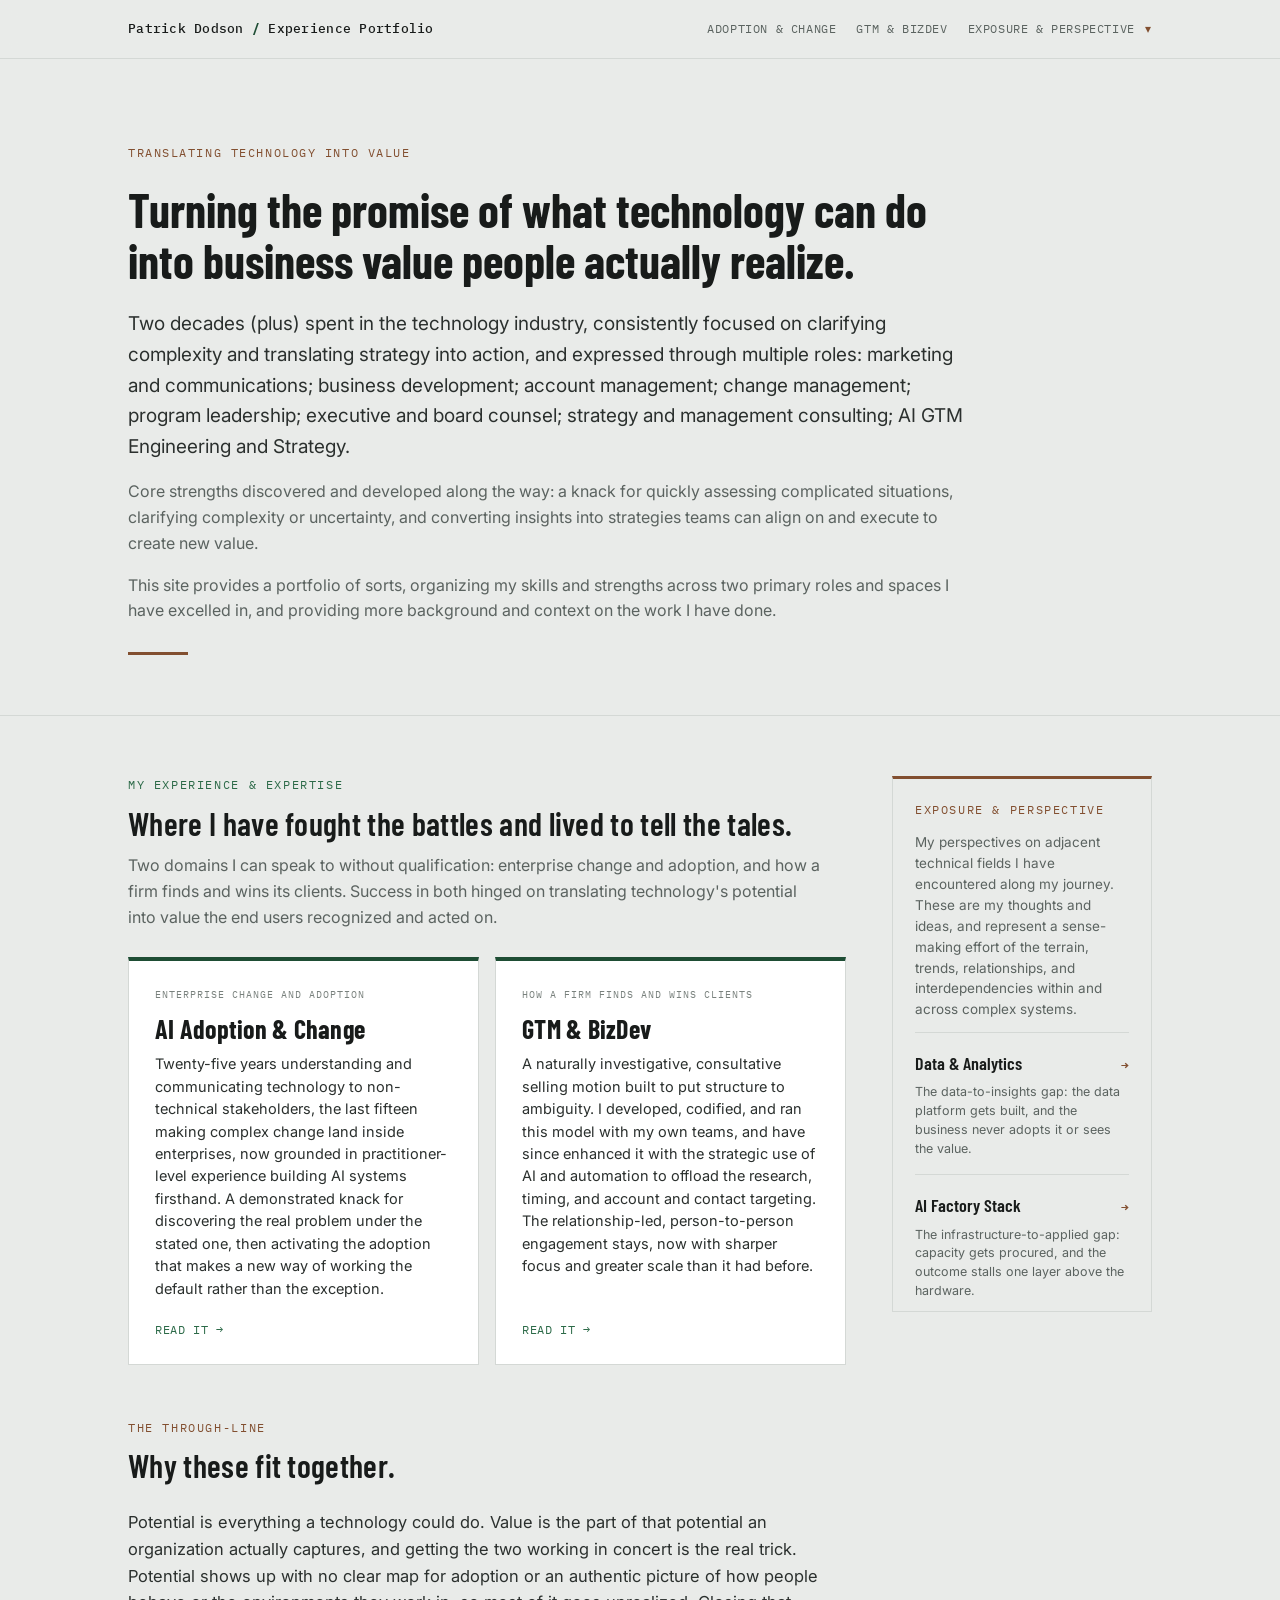
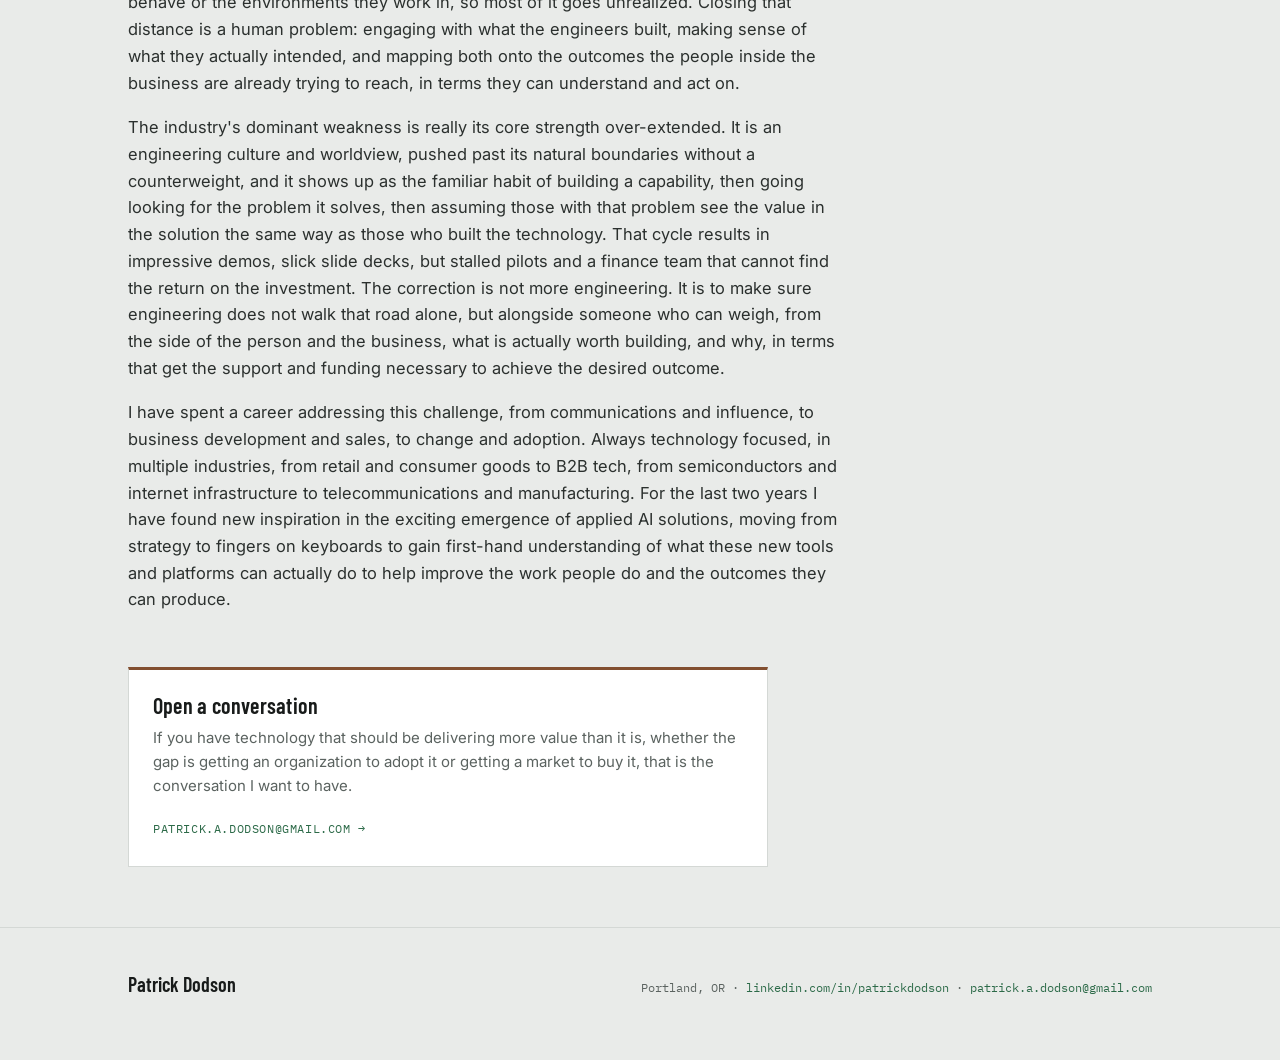
==== index.html @ 514fef4b "Add files via upload" ====
<!DOCTYPE html>
<html lang="en">
<head>
<meta charset="utf-8">
<meta name="viewport" content="width=device-width, initial-scale=1">
<title>Patrick Dodson, Experience Portfolio</title>
<meta name="description" content="Patrick Dodson: AI adoption and change, and go-to-market, with two adjacent reads on data and analytics and AI infrastructure. The constraint on AI moved from building it to adopting it and proving it moved the business.">
<link rel="preconnect" href="https://fonts.googleapis.com">
<link rel="preconnect" href="https://fonts.gstatic.com" crossorigin>
<link href="https://fonts.googleapis.com/css2?family=Barlow+Condensed:wght@500;600;700&family=Inter:wght@400;500;600&family=IBM+Plex+Mono:wght@400;500&display=swap" rel="stylesheet">
<style>
/* ===== Perspective Suite shared shell (inlined; source: assets/suite.css) ===== */
/* ============================================================
   Perspective Suite - shared shell
   Paper-and-forest design system. One frame, every page inherits.
   Page-specific diagram CSS lives in each page's own <style> block.
   ============================================================ */

:root{
  --ink:#181b1a; --graphite:#2b302e; --gray:#5b6360; --muted:#79817d;
  --paper:#e9ebe9; --card:#ffffff; --line:#d4d8d5;
  --green:#1e4d34; --green2:#2c6a48; --greenwash:#eef3ef; --greenline:#cde0d3;
  --umber:#824f30; --umber2:#9c6741; --umberwash:#f2ebe3; --umberline:#e3d3c4;
  --disp:"Barlow Condensed",Arial,sans-serif;
  --body:"Inter",Arial,sans-serif;
  --mono:"IBM Plex Mono",ui-monospace,monospace;
}
*{box-sizing:border-box}
html{scroll-behavior:smooth}
body{margin:0;background:var(--paper);color:var(--ink);font-family:var(--body);
  font-size:17px;line-height:1.62;-webkit-font-smoothing:antialiased}
a{color:var(--green2);text-decoration:none}
a:hover{text-decoration:underline}
.wrap{max-width:1080px;margin:0 auto;padding:0 28px}
h1,h2,h3,h4{font-family:var(--disp);font-weight:600;line-height:1.06;letter-spacing:.01em;margin:0;text-wrap:balance}
p{margin:0 0 16px;text-wrap:pretty}
.eyebrow{font-family:var(--mono);font-size:11.5px;letter-spacing:.14em;text-transform:uppercase;color:var(--umber);margin:0 0 14px}
.eyebrow.g{color:var(--green2)}

/* ---- top bar: shared brand + suite nav ---- */
.top{position:sticky;top:0;z-index:40;background:rgba(233,235,233,.9);
  backdrop-filter:saturate(1.1) blur(8px);border-bottom:1px solid var(--line)}
.top .wrap{display:flex;align-items:center;justify-content:space-between;height:58px;gap:16px}
.brand{font-family:var(--mono);font-size:13px;letter-spacing:.02em;color:var(--ink);font-weight:500;white-space:nowrap}
.brand b{color:var(--green)}
.brand a{color:inherit}
.brand a:hover{text-decoration:none}
.nav{display:flex;align-items:center;flex-wrap:wrap;justify-content:flex-end}
.nav a{font-family:var(--mono);font-size:12px;letter-spacing:.05em;text-transform:uppercase;color:var(--gray);margin-left:20px}
.nav a:hover{color:var(--ink);text-decoration:none}
.nav a.here{color:var(--green);font-weight:500}
.nav a.hub{color:var(--umber)}
@media(max-width:900px){.nav a{margin-left:14px;font-size:11px}}

/* "Other perspectives" dropdown (no-JS, touch-safe via <details>) */
.drop{position:relative;margin-left:20px}
.drop>summary{list-style:none;cursor:pointer;font-family:var(--mono);font-size:12px;letter-spacing:.05em;
  text-transform:uppercase;color:var(--gray);white-space:nowrap}
.drop>summary::-webkit-details-marker{display:none}
.drop>summary::after{content:" \25BE";color:var(--umber);margin-left:3px}
.drop>summary:hover{color:var(--ink)}
.drop.hascur>summary{color:var(--green);font-weight:500}
.dropmenu{position:absolute;right:0;top:calc(100% + 12px);background:var(--card);border:1px solid var(--line);
  min-width:210px;padding:6px 0;box-shadow:0 8px 28px rgba(24,27,26,.12);z-index:50}
.dropmenu a{display:block;margin:0;padding:10px 16px;font-family:var(--mono);font-size:12px;letter-spacing:.04em;
  text-transform:uppercase;color:var(--gray)}
.dropmenu a:hover{background:var(--greenwash);color:var(--ink);text-decoration:none}
.dropmenu a.here{color:var(--green);font-weight:500}
@media(max-width:900px){.drop{margin-left:14px}.drop>summary{font-size:11px}}

/* ---- hero ---- */
.hero{padding:70px 0 54px;border-bottom:1px solid var(--line)}
.hero .kicker{font-family:var(--mono);font-size:12px;letter-spacing:.13em;text-transform:uppercase;color:var(--umber);margin-bottom:20px}
.hero h1{font-size:clamp(34px,5.6vw,58px);font-weight:700;letter-spacing:0;max-width:20ch}
.hero .lede{font-size:19px;max-width:66ch;margin-top:22px;color:var(--graphite)}
.hero .lede2{font-size:16px;max-width:66ch;margin-top:14px;color:var(--gray)}
.hero .rule{width:60px;height:3px;background:var(--umber);margin:26px 0 0}
.hero .disciplines{display:flex;flex-wrap:wrap;gap:8px;margin-top:26px}
.hero .disciplines span{font-family:var(--mono);font-size:11px;letter-spacing:.04em;text-transform:uppercase;color:var(--gray);
  background:var(--card);border:1px solid var(--line);border-radius:2px;padding:5px 11px}

/* ---- section shell ---- */
section{padding:62px 0;border-bottom:1px solid var(--line)}
.sec-head{max-width:80ch;margin-bottom:32px}
.sec-head h2{font-size:clamp(26px,3.6vw,38px);font-weight:600}
.sec-head .sub{color:var(--gray);margin-top:12px;font-size:16.5px;max-width:72ch}

/* ---- diagram shell (site convention) ---- */
.dwrap{border:1px solid var(--line);background:var(--card);padding:26px 26px 28px;margin:6px 0 4px}
.dcap{font-family:var(--mono);font-size:11px;letter-spacing:.08em;text-transform:uppercase;color:var(--gray);margin-bottom:22px}
.dcap b{color:var(--umber)}
.note{font-family:var(--mono);font-size:11px;color:var(--muted);letter-spacing:.02em;margin-top:20px;max-width:72ch;line-height:1.6}

/* ---- reusable POV callout pair (opinionated vs observer) ---- */
.pair{display:grid;grid-template-columns:1fr 1fr;gap:16px;margin-top:26px}
@media(max-width:680px){.pair{grid-template-columns:1fr}}
.pcard{background:var(--paper);border:1px solid var(--line);border-top:3px solid var(--green);padding:20px 22px}
.pcard.um{border-top-color:var(--umber)}
.pcard .lab{font-family:var(--mono);font-size:10px;letter-spacing:.1em;text-transform:uppercase;color:var(--muted);margin-bottom:8px}
.pcard h4{font-family:var(--disp);font-weight:600;font-size:19px;color:var(--ink);margin-bottom:8px}
.pcard p{font-size:14px;color:var(--graphite);line-height:1.55;margin:0}
.implic{margin-top:16px;background:var(--umberwash);border:1px solid var(--umberline);border-radius:2px;padding:22px 26px}
.implic .lab{font-family:var(--mono);font-size:10px;letter-spacing:.1em;text-transform:uppercase;color:var(--umber);margin-bottom:8px}
.implic p{font-size:15px;color:var(--graphite);line-height:1.6;margin:0}
.implic.g{background:var(--greenwash);border-color:var(--greenline)}
.implic.g .lab{color:var(--green2)}

/* ---- the POV "sermon" block (first-person, opinionated) ---- */
.pov{max-width:76ch}
.pov p{font-size:17px;color:var(--graphite);margin:0 0 18px}
.pov p strong{color:var(--ink);font-weight:600}
.povmark{border-left:3px solid var(--umber);background:var(--umberwash);padding:20px 24px;margin:8px 0 24px}
.povmark p{margin:0;font-size:17px;color:var(--graphite)}
.povmark.g{border-left-color:var(--green);background:var(--greenwash)}

/* ---- reusable maturity / readiness ladder ---- */
.mat{display:flex;flex-direction:column;gap:6px}
.stage{display:grid;grid-template-columns:44px 1fr;gap:16px;background:var(--paper);border:1px solid var(--line);padding:16px 18px;align-items:start}
.stage .sn{font-family:var(--disp);font-weight:700;font-size:26px;color:var(--muted);line-height:1;text-align:center}
.stage .sname{font-family:var(--disp);font-weight:600;font-size:19px;color:var(--ink);margin-bottom:4px}
.stage .slook{font-size:14px;color:var(--graphite);line-height:1.5;margin:0 0 8px}
.stage .snext{font-family:var(--mono);font-size:11px;letter-spacing:.02em;color:var(--gray);line-height:1.45}
.stage .snext b{color:var(--umber);font-weight:500}
.stage.top{border-color:var(--greenline);background:var(--greenwash);border-left:3px solid var(--green)}
.stage.top .sn{color:var(--green)}
.stage.top .snext b{color:var(--green2)}

/* ---- generic content cards (record, method) ---- */
.grid{display:grid;grid-template-columns:1fr 1fr;gap:16px;margin-top:8px}
@media(max-width:720px){.grid{grid-template-columns:1fr}}
.gcard{border:1px solid var(--line);background:var(--card);border-top:3px solid var(--green);padding:22px 24px}
.gcard.um{border-top-color:var(--umber)}
.gcard .tag{font-family:var(--mono);font-size:10px;letter-spacing:.1em;text-transform:uppercase;color:var(--muted);margin-bottom:10px}
.gcard h3{font-family:var(--disp);font-weight:600;font-size:21px;color:var(--ink);margin-bottom:8px}
.gcard p{font-size:14.5px;color:var(--graphite);line-height:1.55;margin:0}
.gcard .metrics{display:flex;gap:24px;margin-top:16px;flex-wrap:wrap}
.gcard .metric b{font-family:var(--disp);font-weight:700;font-size:22px;color:var(--green);display:block;line-height:1.1}
.gcard.um .metric b{color:var(--umber)}
.gcard .metric span{font-family:var(--mono);font-size:10px;letter-spacing:.04em;text-transform:uppercase;color:var(--muted)}

/* ---- where to go ---- */
.routes{display:grid;grid-template-columns:1fr 1fr;gap:16px;margin-top:8px}
@media(max-width:680px){.routes{grid-template-columns:1fr}}
.routes.onecol{grid-template-columns:1fr}
.route{border:1px solid var(--line);background:var(--card);padding:24px}
.route.umber{border-top:3px solid var(--umber)}
.route.green{border-top:3px solid var(--green)}
.route h3{font-family:var(--disp);font-weight:600;font-size:22px;margin-bottom:8px}
.route p{font-size:15px;color:var(--gray);margin-bottom:16px}
.route .go{font-family:var(--mono);font-size:12px;letter-spacing:.05em;text-transform:uppercase;color:var(--green2)}

/* ---- footer ---- */
footer{padding:40px 0 60px}
footer .fx{display:flex;flex-wrap:wrap;justify-content:space-between;gap:16px;align-items:baseline}
footer .fname{font-family:var(--disp);font-weight:600;font-size:20px;color:var(--ink)}
footer .fmeta{font-family:var(--mono);font-size:12px;color:var(--gray)}

/* ---- shared pill component (layer stacks) ---- */
.pills{display:flex;flex-wrap:wrap;gap:4px}
.pill{font-family:var(--body);font-size:11.5px;padding:3px 9px;border-radius:2px;background:var(--card);color:var(--graphite);border:1px solid var(--line)}
.pill.hl{background:var(--umberwash);border-color:var(--umberline);color:var(--umber);font-weight:600}
.pill.g{background:var(--greenwash);border-color:var(--greenline);color:var(--green);font-weight:600}

</style>
<style>
  .hubhero{padding:84px 0 60px;border-bottom:1px solid var(--line)}
  .hubhero .kicker{font-family:var(--mono);font-size:12px;letter-spacing:.13em;text-transform:uppercase;color:var(--umber);margin-bottom:22px}
  .hubhero h1{font-size:clamp(28px,4.4vw,47px);font-weight:700;max-width:none;letter-spacing:0;line-height:1.07}
  .hbrk{display:inline}
  @media(max-width:680px){.hbrk{display:none}}
  .hubhero .lede{font-size:19px;max-width:840px;margin-top:24px;color:var(--graphite)}
  .hubhero .lede2{font-size:16px;max-width:840px;margin-top:14px;color:var(--gray)}
  .hubhero .rule{width:60px;height:3px;background:var(--umber);margin:28px 0 0}
  .primary{display:grid;grid-template-columns:1fr 1fr;gap:18px;margin-top:8px}
  @media(max-width:720px){.primary{grid-template-columns:1fr}}
  .pspoke{border:1px solid var(--line);background:var(--card);padding:30px 32px;display:flex;flex-direction:column;border-top:4px solid var(--green)}
  .pspoke .snum{font-family:var(--mono);font-size:10.5px;letter-spacing:.1em;text-transform:uppercase;color:var(--muted);margin-bottom:14px}
  .pspoke h3{font-family:var(--disp);font-weight:700;font-size:30px;color:var(--ink);margin-bottom:12px;line-height:1.04}
  .pspoke p{font-size:15.5px;color:var(--graphite);line-height:1.58;margin:0 0 22px}
  .pspoke .go{margin-top:auto;font-family:var(--mono);font-size:12.5px;letter-spacing:.05em;text-transform:uppercase;color:var(--green2)}
  .other{margin-top:40px;border-top:1px solid var(--line);padding-top:34px}
  .other .op-head{max-width:70ch;margin-bottom:20px}
  .other .op-head .eyebrow{color:var(--gray)}
  .other .op-head p{font-size:15px;color:var(--gray);margin:0;max-width:64ch}
  .op-list{display:flex;flex-direction:column;gap:0;border:1px solid var(--line);background:var(--paper)}
  .op-item{display:flex;align-items:baseline;gap:18px;padding:18px 22px;border-bottom:1px solid var(--line)}
  .op-item:last-child{border-bottom:none}
  .op-item:hover{background:var(--card);text-decoration:none}
  .op-item .op-name{font-family:var(--disp);font-weight:600;font-size:19px;color:var(--ink);flex:none;min-width:190px}
  .op-item .op-desc{font-size:14px;color:var(--gray);line-height:1.5;flex:1}
  .op-item .op-go{font-family:var(--mono);font-size:14px;color:var(--umber);flex:none}
  @media(max-width:640px){
    .op-item{flex-wrap:wrap;gap:6px}
    .op-item .op-name{min-width:0;flex:1 1 100%}
  }

  /* portfolio layout: main column + right sidebar */
  .pf-sec{padding:60px 0;border-bottom:1px solid var(--line)}
  .pf-layout{display:grid;grid-template-columns:1fr 260px;gap:46px;align-items:start}
  @media(max-width:920px){.pf-layout{grid-template-columns:1fr;gap:0}}
  .pf-main{min-width:0}
  .pf-block{margin-bottom:54px}
  .pf-block:last-child{margin-bottom:0}
  .pf-head{max-width:80ch;margin-bottom:26px}
  .pf-head .eyebrow{margin-bottom:12px}
  .pf-head h2{font-family:var(--disp);font-weight:600;font-size:clamp(24px,3vw,32px);color:var(--ink)}
  .pf-head .sub{color:var(--gray);margin-top:12px;font-size:16px;max-width:70ch}
  .pf-cards{display:grid;grid-template-columns:1fr 1fr;gap:16px;margin-top:4px}
  @media(max-width:560px){.pf-cards{grid-template-columns:1fr}}
  .pf-card{border:1px solid var(--line);background:var(--card);padding:26px 26px 24px;display:flex;flex-direction:column;border-top:4px solid var(--green)}
  .pf-card .tg{font-family:var(--mono);font-size:10px;letter-spacing:.1em;text-transform:uppercase;color:var(--muted);margin-bottom:12px}
  .pf-card h3{font-family:var(--disp);font-weight:700;font-size:26px;color:var(--ink);margin-bottom:11px;line-height:1.05}
  .pf-card p{font-size:14.5px;color:var(--graphite);line-height:1.55;margin:0 0 20px}
  .pf-card .go{margin-top:auto;font-family:var(--mono);font-size:12px;letter-spacing:.05em;text-transform:uppercase;color:var(--green2)}
  .pf-pov p{font-size:16.5px;color:var(--graphite);margin:0 0 18px;max-width:76ch}
  .pf-conv{border:1px solid var(--line);background:var(--card);border-top:3px solid var(--umber);padding:24px;max-width:640px}
  .pf-conv h3{font-family:var(--disp);font-weight:600;font-size:22px;margin-bottom:8px}
  .pf-conv p{font-size:15px;color:var(--gray);margin-bottom:16px}
  .pf-conv .go{font-family:var(--mono);font-size:12px;letter-spacing:.05em;text-transform:uppercase;color:var(--green2)}
  /* right sidebar */
  .pf-side{position:sticky;top:80px}
  @media(max-width:920px){.pf-side{position:static;margin-top:46px}}
  .pf-panel{border:1px solid var(--line);background:var(--paper);border-top:3px solid var(--umber);padding:22px 22px 6px}
  .pf-panel .eyebrow{color:var(--umber);margin-bottom:12px}
  .pf-panel .intro{font-size:13.5px;color:var(--gray);line-height:1.55;margin:0 0 6px}
  .pf-link{display:block;border-top:1px solid var(--line);padding:16px 0 4px;margin-top:12px}
  .pf-link:hover{text-decoration:none}
  .pf-link .nm{display:flex;justify-content:space-between;align-items:baseline;font-family:var(--disp);font-weight:600;font-size:18px;color:var(--ink)}
  .pf-link .nm .ar{font-family:var(--mono);color:var(--umber);font-size:13px}
  .pf-link .ds{display:block;font-size:12.5px;color:var(--gray);line-height:1.5;margin-top:5px}
  .pf-link:hover .nm{color:var(--green)}

</style>
</head>
<body>

<div class="top">
  <div class="wrap">
    <div class="brand"><a href="index.html">Patrick&nbsp;Dodson&nbsp;<b>/</b>&nbsp;Experience&nbsp;Portfolio</a></div>
    <nav class="nav">
      <a href="adoption-change.html">Adoption &amp; Change</a>
      <a href="gtm-bizdev.html">GTM &amp; BizDev</a>
      <details class="drop">
        <summary>Exposure &amp; Perspective</summary>
        <div class="dropmenu">
          <a href="data-analytics.html">Data &amp; Analytics</a>
          <a href="ai-factory.html">AI Factory</a>
        </div>
      </details>
    </nav>
  </div>
</div>

<header class="hubhero">
  <div class="wrap">
    <div class="kicker">Translating technology into value</div>
    <h1>Turning the promise of what technology can do<br class="hbrk"> into business value people actually realize.</h1>
    <p class="lede">Two decades (plus) spent in the technology industry, consistently focused on clarifying complexity and translating strategy into action, and expressed through multiple roles: marketing and communications; business development; account management; change management; program leadership; executive and board counsel; strategy and management consulting; AI GTM Engineering and Strategy.</p>
    <p class="lede2">Core strengths discovered and developed along the way: a knack for quickly assessing complicated situations, clarifying complexity or uncertainty, and converting insights into strategies teams can align on and execute to create new value.</p>
    <p class="lede2">This site provides a portfolio of sorts, organizing my skills and strengths across two primary roles and spaces I have excelled in, and providing more background and context on the work I have done.</p>
    <div class="rule"></div>
  </div>
</header>

<section class="pf-sec">
  <div class="wrap">
    <div class="pf-layout">

      <div class="pf-main">
        <div class="pf-block">
          <div class="pf-head">
            <div class="eyebrow g">My experience &amp; expertise</div>
            <h2>Where I have fought the battles and lived to tell the tales.</h2>
            <p class="sub">Two domains I can speak to without qualification: enterprise change and adoption, and how a firm finds and wins its clients. Success in both hinged on translating technology's potential into value the end users recognized and acted on.</p>
          </div>
          <div class="pf-cards">
            <a class="pf-card" href="adoption-change.html">
              <div class="tg">Enterprise change and adoption</div>
              <h3>AI Adoption &amp; Change</h3>
              <p>Twenty-five years understanding and communicating technology to non-technical stakeholders, the last fifteen making complex change land inside enterprises, now grounded in practitioner-level experience building AI systems firsthand. A demonstrated knack for discovering the real problem under the stated one, then activating the adoption that makes a new way of working the default rather than the exception.</p>
              <span class="go">Read it &rarr;</span>
            </a>
            <a class="pf-card" href="gtm-bizdev.html">
              <div class="tg">How a firm finds and wins clients</div>
              <h3>GTM &amp; BizDev</h3>
              <p>A naturally investigative, consultative selling motion built to put structure to ambiguity. I developed, codified, and ran this model with my own teams, and have since enhanced it with the strategic use of AI and automation to offload the research, timing, and account and contact targeting. The relationship-led, person-to-person engagement stays, now with sharper focus and greater scale than it had before.</p>
              <span class="go">Read it &rarr;</span>
            </a>
          </div>
        </div>

        <div class="pf-block">
          <div class="pf-head">
            <div class="eyebrow">The through-line</div>
            <h2>Why these fit together.</h2>
          </div>
          <div class="pf-pov">
            <p>Potential is everything a technology could do. Value is the part of that potential an organization actually captures, and getting the two working in concert is the real trick. Potential shows up with no clear map for adoption or an authentic picture of how people behave or the environments they work in, so most of it goes unrealized. Closing that distance is a human problem: engaging with what the engineers built, making sense of what they actually intended, and mapping both onto the outcomes the people inside the business are already trying to reach, in terms they can understand and act on.</p>
            <p>The industry's dominant weakness is really its core strength over-extended. It is an engineering culture and worldview, pushed past its natural boundaries without a counterweight, and it shows up as the familiar habit of building a capability, then going looking for the problem it solves, then assuming those with that problem see the value in the solution the same way as those who built the technology. That cycle results in impressive demos, slick slide decks, but stalled pilots and a finance team that cannot find the return on the investment. The correction is not more engineering. It is to make sure engineering does not walk that road alone, but alongside someone who can weigh, from the side of the person and the business, what is actually worth building, and why, in terms that get the support and funding necessary to achieve the desired outcome.</p>
            <p>I have spent a career addressing this challenge, from communications and influence, to business development and sales, to change and adoption. Always technology focused, in multiple industries, from retail and consumer goods to B2B tech, from semiconductors and internet infrastructure to telecommunications and manufacturing. For the last two years I have found new inspiration in the exciting emergence of applied AI solutions, moving from strategy to fingers on keyboards to gain first-hand understanding of what these new tools and platforms can actually do to help improve the work people do and the outcomes they can produce.</p>
          </div>
        </div>

        <div class="pf-block">
          <div class="pf-conv">
            <h3>Open a conversation</h3>
            <p>If you have technology that should be delivering more value than it is, whether the gap is getting an organization to adopt it or getting a market to buy it, that is the conversation I want to have.</p>
            <a class="go" href="mailto:patrick.a.dodson@gmail.com">patrick.a.dodson@gmail.com &rarr;</a>
          </div>
        </div>
      </div>

      <aside class="pf-side">
        <div class="pf-panel">
          <div class="eyebrow">Exposure &amp; perspective</div>
          <p class="intro">My perspectives on adjacent technical fields I have encountered along my journey. These are my thoughts and ideas, and represent a sense-making effort of the terrain, trends, relationships, and interdependencies within and across complex systems.</p>
          <a class="pf-link" href="data-analytics.html">
            <span class="nm">Data &amp; Analytics <span class="ar">&rarr;</span></span>
            <span class="ds">The data-to-insights gap: the data platform gets built, and the business never adopts it or sees the value.</span>
          </a>
          <a class="pf-link" href="ai-factory.html">
            <span class="nm">AI Factory Stack <span class="ar">&rarr;</span></span>
            <span class="ds">The infrastructure-to-applied gap: capacity gets procured, and the outcome stalls one layer above the hardware.</span>
          </a>
        </div>
      </aside>

    </div>
  </div>
</section>

<footer>
  <div class="wrap fx">
    <div class="fname">Patrick Dodson</div>
    <div class="fmeta">Portland, OR &middot; <a href="https://www.linkedin.com/in/patrickdodson" target="_blank" rel="noopener">linkedin.com/in/patrickdodson</a> &middot; <a href="mailto:patrick.a.dodson@gmail.com">patrick.a.dodson@gmail.com</a></div>
  </div>
</footer>

</body>
</html>
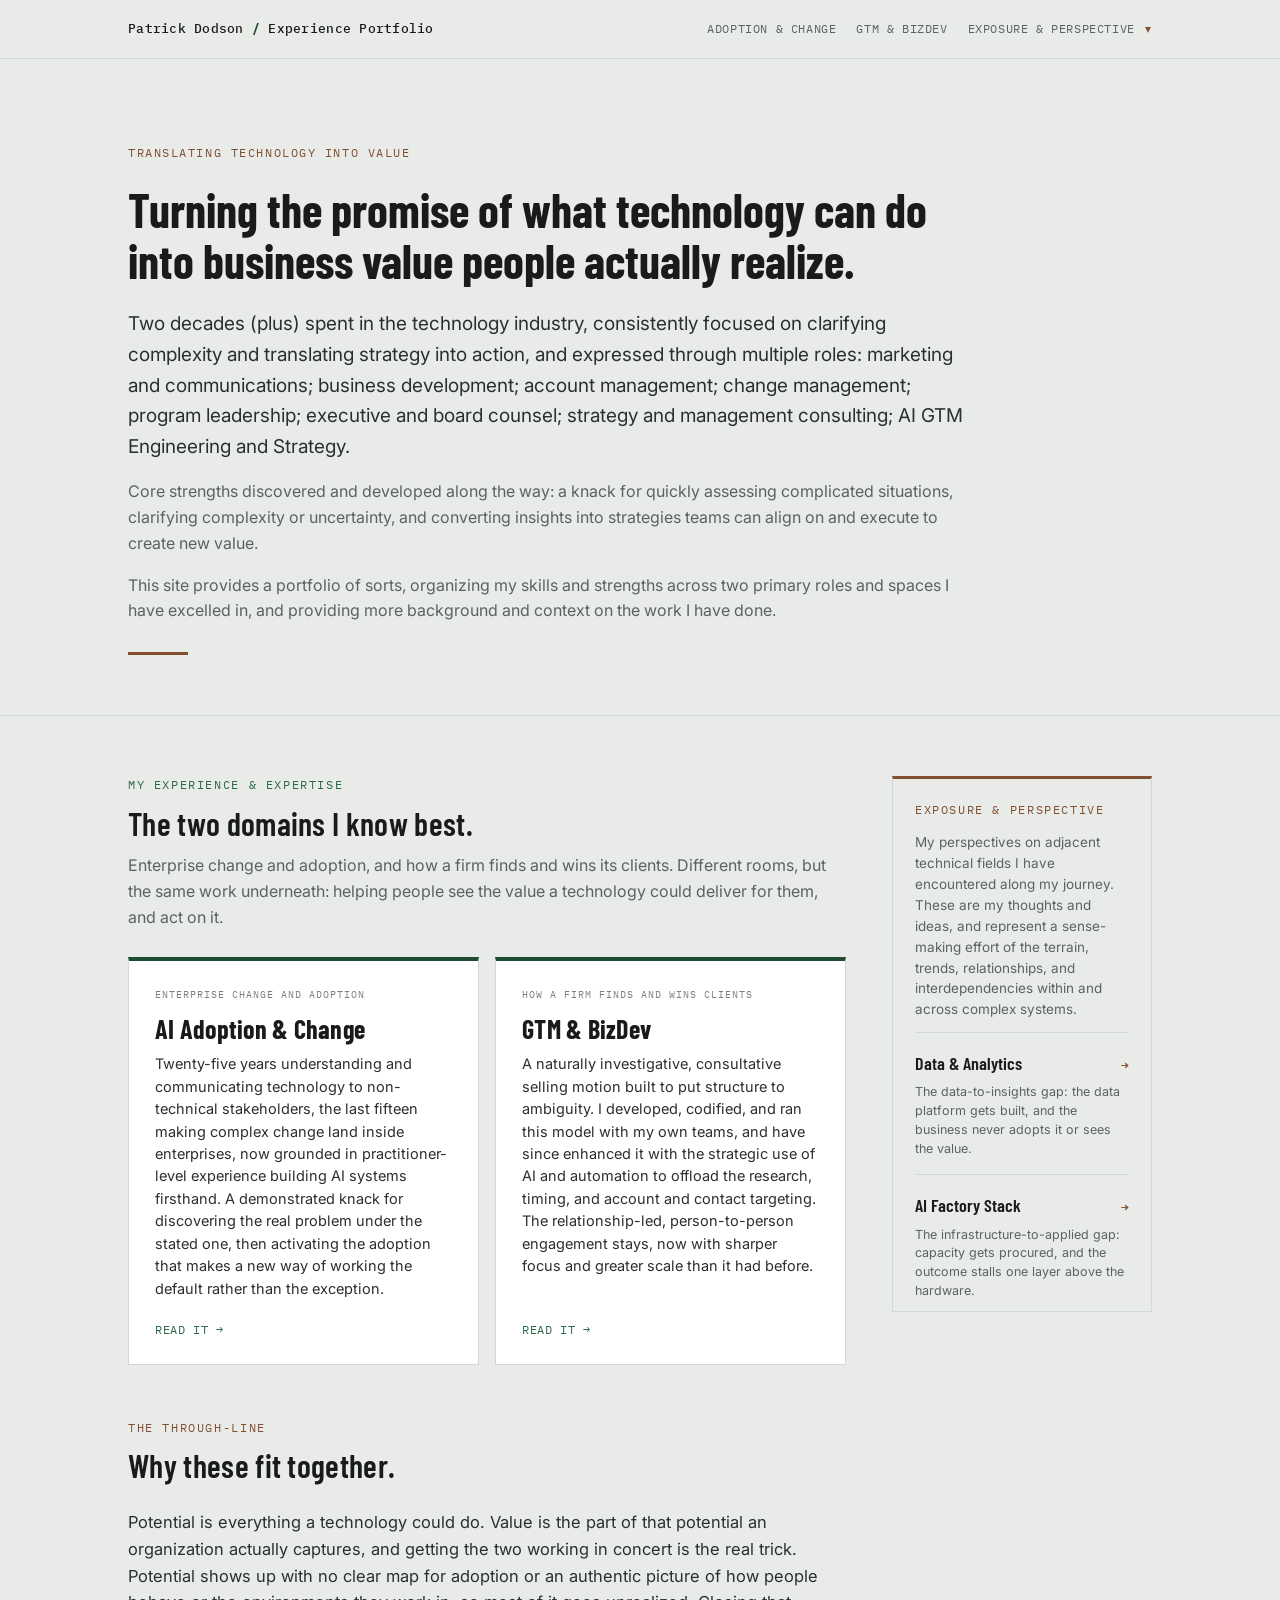
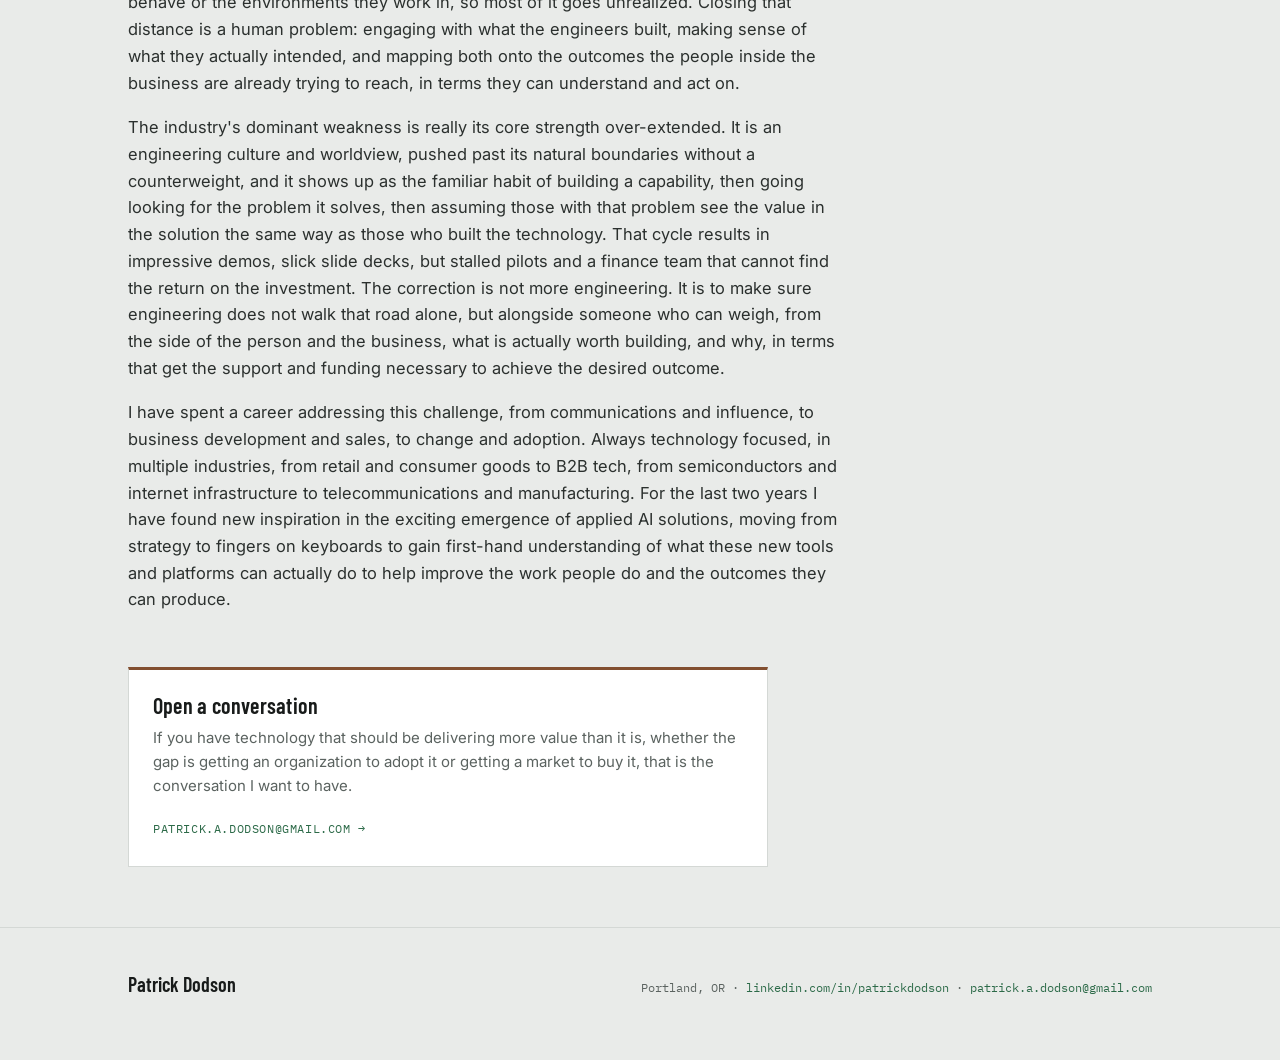
==== commit 98c69985: "Add files via upload" ====
--- a/index.html
+++ b/index.html
@@ -270,8 +270,8 @@
         <div class="pf-block">
           <div class="pf-head">
             <div class="eyebrow g">My experience &amp; expertise</div>
-            <h2>Where I have fought the battles and lived to tell the tales.</h2>
-            <p class="sub">Two domains I can speak to without qualification: enterprise change and adoption, and how a firm finds and wins its clients. Success in both hinged on translating technology's potential into value the end users recognized and acted on.</p>
+            <h2>The two domains I know best.</h2>
+            <p class="sub">Enterprise change and adoption, and how a firm finds and wins its clients. Different rooms, but the same work underneath: helping people see the value a technology could deliver for them, and act on it.</p>
           </div>
           <div class="pf-cards">
             <a class="pf-card" href="adoption-change.html">
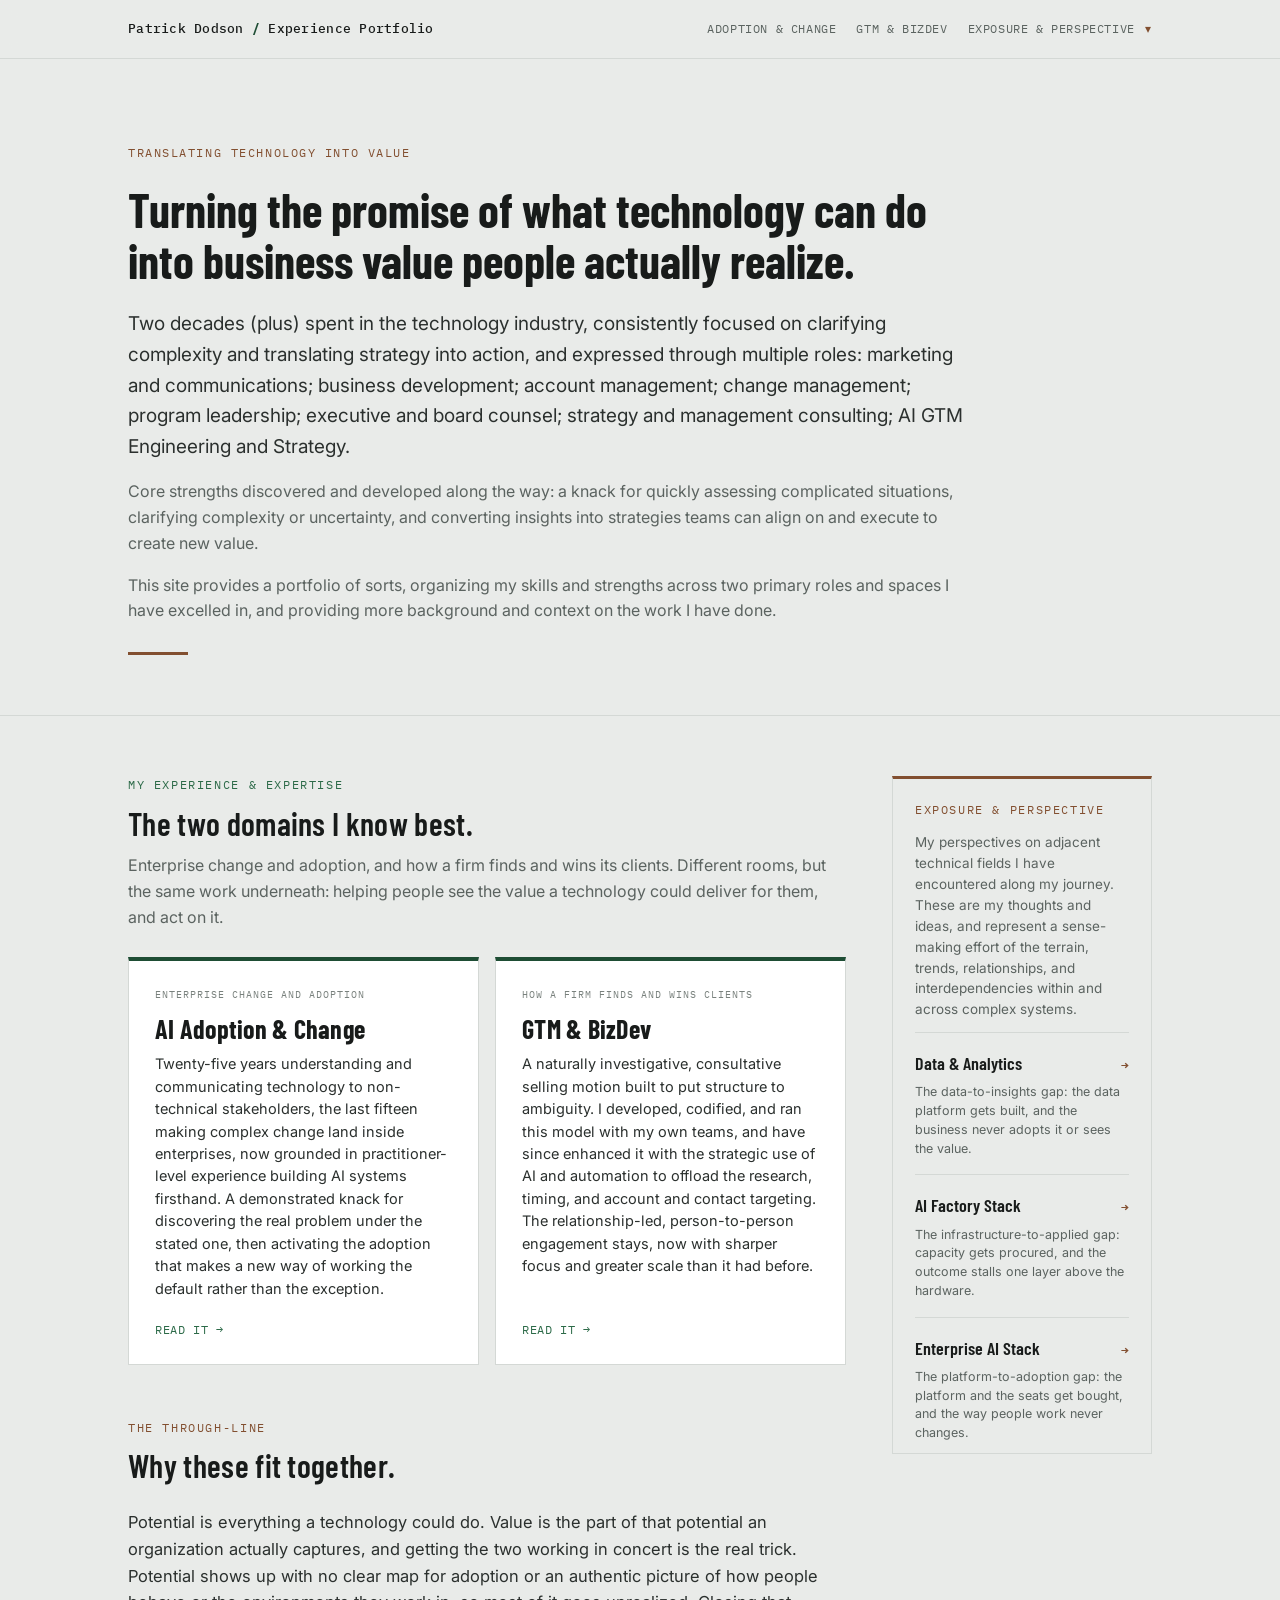
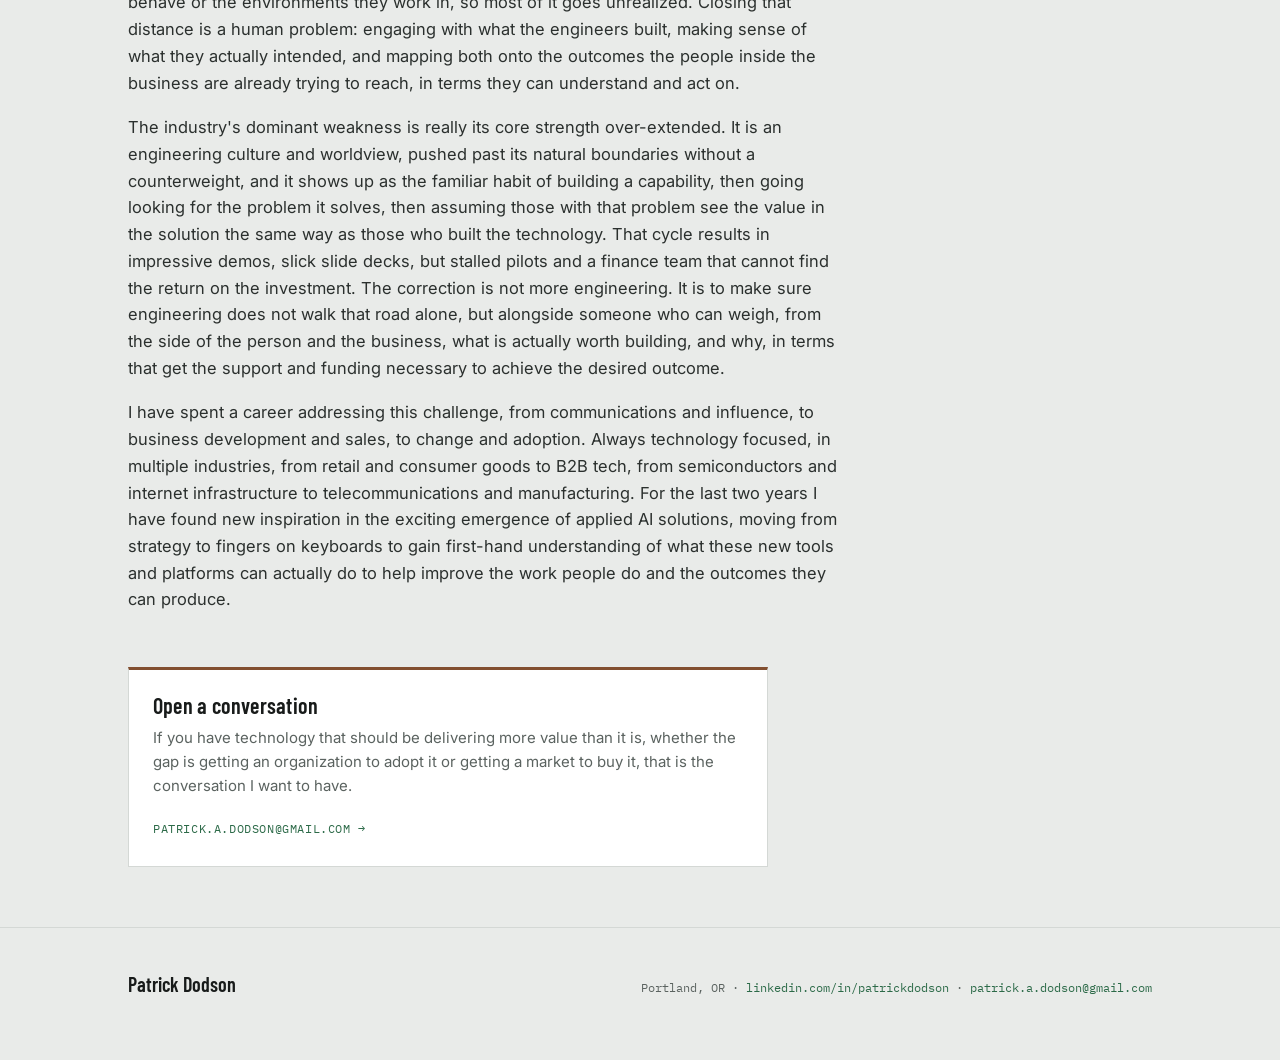
==== commit 6ea3d5b4: "Add files via upload" ====
--- a/index.html
+++ b/index.html
@@ -245,6 +245,7 @@
         <div class="dropmenu">
           <a href="data-analytics.html">Data &amp; Analytics</a>
           <a href="ai-factory.html">AI Factory</a>
+          <a href="enterprise-ai-stack.html">Enterprise AI Stack</a>
         </div>
       </details>
     </nav>
@@ -322,6 +323,10 @@
             <span class="nm">AI Factory Stack <span class="ar">&rarr;</span></span>
             <span class="ds">The infrastructure-to-applied gap: capacity gets procured, and the outcome stalls one layer above the hardware.</span>
           </a>
+          <a class="pf-link" href="enterprise-ai-stack.html">
+            <span class="nm">Enterprise AI Stack <span class="ar">&rarr;</span></span>
+            <span class="ds">The platform-to-adoption gap: the platform and the seats get bought, and the way people work never changes.</span>
+          </a>
         </div>
       </aside>
 
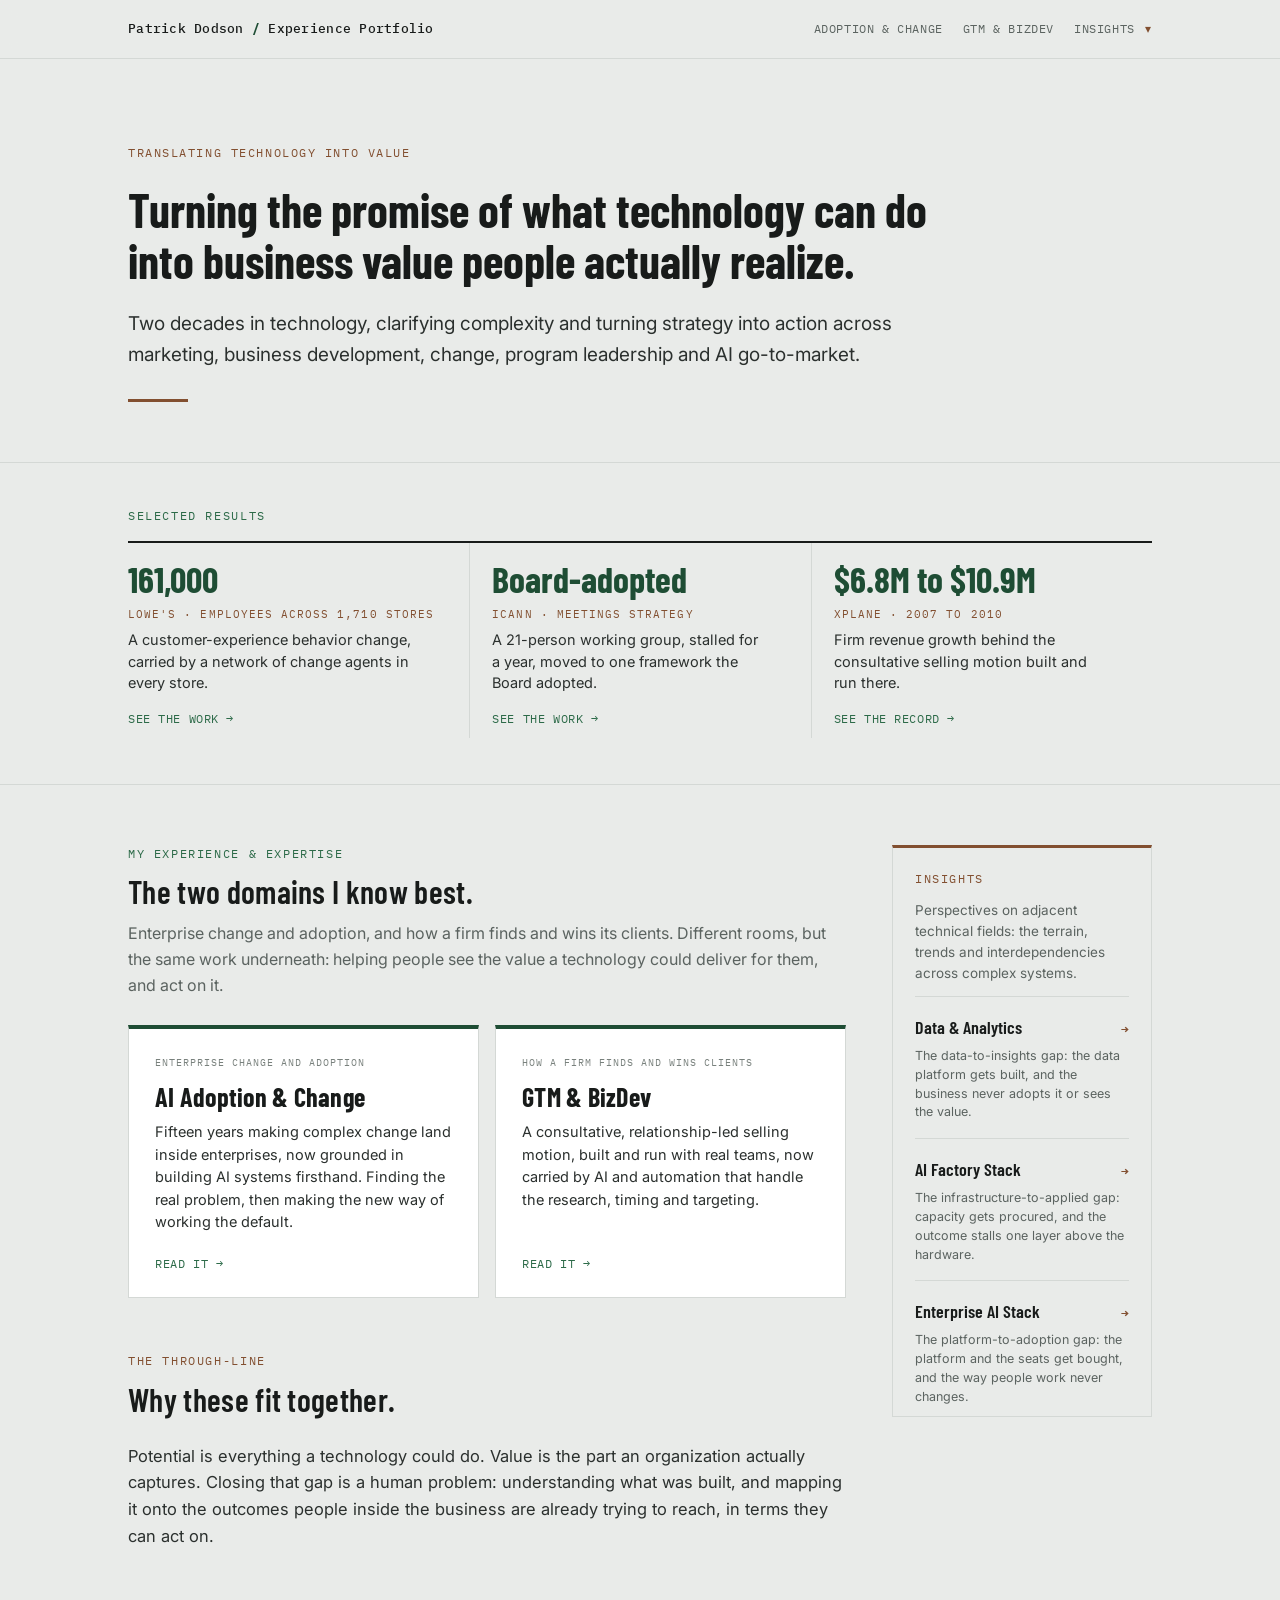
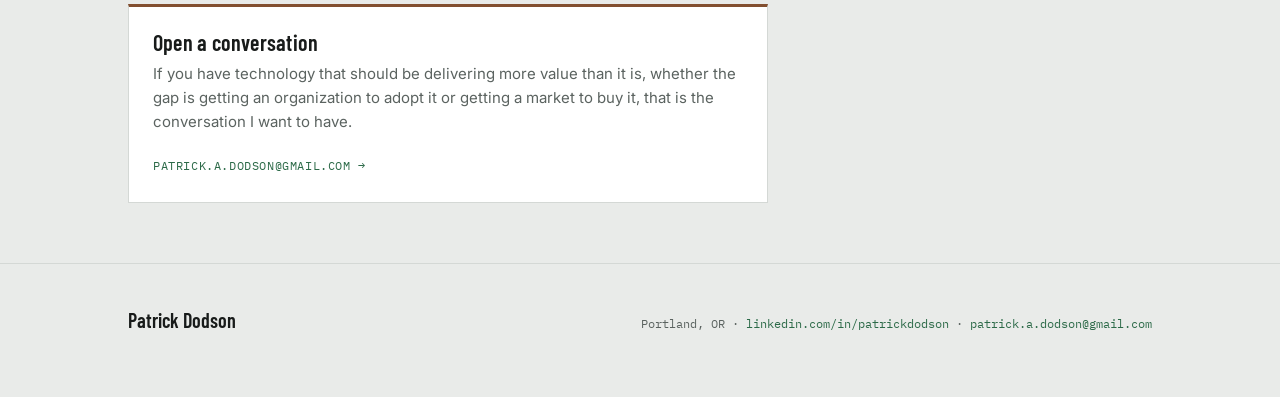
==== commit 0c287f34: "Add files via upload" ====
--- a/index.html
+++ b/index.html
@@ -11,24 +11,24 @@
 <style>
 /* ===== Perspective Suite shared shell (inlined; source: assets/suite.css) ===== */
 /* ============================================================
-   Perspective Suite - shared shell
-   Paper-and-forest design system. One frame, every page inherits.
-   Page-specific diagram CSS lives in each page's own <style> block.
-   ============================================================ */
+ Perspective Suite - shared shell
+ Paper-and-forest design system. One frame, every page inherits.
+ Page-specific diagram CSS lives in each page's own <style> block.
+ ============================================================ */
 
 :root{
-  --ink:#181b1a; --graphite:#2b302e; --gray:#5b6360; --muted:#79817d;
-  --paper:#e9ebe9; --card:#ffffff; --line:#d4d8d5;
-  --green:#1e4d34; --green2:#2c6a48; --greenwash:#eef3ef; --greenline:#cde0d3;
-  --umber:#824f30; --umber2:#9c6741; --umberwash:#f2ebe3; --umberline:#e3d3c4;
-  --disp:"Barlow Condensed",Arial,sans-serif;
-  --body:"Inter",Arial,sans-serif;
-  --mono:"IBM Plex Mono",ui-monospace,monospace;
+ --ink:#181b1a; --graphite:#2b302e; --gray:#5b6360; --muted:#79817d;
+ --paper:#e9ebe9; --card:#ffffff; --line:#d4d8d5;
+ --green:#1e4d34; --green2:#2c6a48; --greenwash:#eef3ef; --greenline:#cde0d3;
+ --umber:#824f30; --umber2:#9c6741; --umberwash:#f2ebe3; --umberline:#e3d3c4;
+ --disp:"Barlow Condensed",Arial,sans-serif;
+ --body:"Inter",Arial,sans-serif;
+ --mono:"IBM Plex Mono",ui-monospace,monospace;
 }
 *{box-sizing:border-box}
 html{scroll-behavior:smooth}
 body{margin:0;background:var(--paper);color:var(--ink);font-family:var(--body);
-  font-size:17px;line-height:1.62;-webkit-font-smoothing:antialiased}
+ font-size:17px;line-height:1.62;-webkit-font-smoothing:antialiased}
 a{color:var(--green2);text-decoration:none}
 a:hover{text-decoration:underline}
 .wrap{max-width:1080px;margin:0 auto;padding:0 28px}
@@ -39,7 +39,7 @@
 
 /* ---- top bar: shared brand + suite nav ---- */
 .top{position:sticky;top:0;z-index:40;background:rgba(233,235,233,.9);
-  backdrop-filter:saturate(1.1) blur(8px);border-bottom:1px solid var(--line)}
+ backdrop-filter:saturate(1.1) blur(8px);border-bottom:1px solid var(--line)}
 .top .wrap{display:flex;align-items:center;justify-content:space-between;height:58px;gap:16px}
 .brand{font-family:var(--mono);font-size:13px;letter-spacing:.02em;color:var(--ink);font-weight:500;white-space:nowrap}
 .brand b{color:var(--green)}
@@ -55,15 +55,15 @@
 /* "Other perspectives" dropdown (no-JS, touch-safe via <details>) */
 .drop{position:relative;margin-left:20px}
 .drop>summary{list-style:none;cursor:pointer;font-family:var(--mono);font-size:12px;letter-spacing:.05em;
-  text-transform:uppercase;color:var(--gray);white-space:nowrap}
+ text-transform:uppercase;color:var(--gray);white-space:nowrap}
 .drop>summary::-webkit-details-marker{display:none}
 .drop>summary::after{content:" \25BE";color:var(--umber);margin-left:3px}
 .drop>summary:hover{color:var(--ink)}
 .drop.hascur>summary{color:var(--green);font-weight:500}
 .dropmenu{position:absolute;right:0;top:calc(100% + 12px);background:var(--card);border:1px solid var(--line);
-  min-width:210px;padding:6px 0;box-shadow:0 8px 28px rgba(24,27,26,.12);z-index:50}
+ min-width:210px;padding:6px 0;box-shadow:0 8px 28px rgba(24,27,26,.12);z-index:50}
 .dropmenu a{display:block;margin:0;padding:10px 16px;font-family:var(--mono);font-size:12px;letter-spacing:.04em;
-  text-transform:uppercase;color:var(--gray)}
+ text-transform:uppercase;color:var(--gray)}
 .dropmenu a:hover{background:var(--greenwash);color:var(--ink);text-decoration:none}
 .dropmenu a.here{color:var(--green);font-weight:500}
 @media(max-width:900px){.drop{margin-left:14px}.drop>summary{font-size:11px}}
@@ -77,7 +77,7 @@
 .hero .rule{width:60px;height:3px;background:var(--umber);margin:26px 0 0}
 .hero .disciplines{display:flex;flex-wrap:wrap;gap:8px;margin-top:26px}
 .hero .disciplines span{font-family:var(--mono);font-size:11px;letter-spacing:.04em;text-transform:uppercase;color:var(--gray);
-  background:var(--card);border:1px solid var(--line);border-radius:2px;padding:5px 11px}
+ background:var(--card);border:1px solid var(--line);border-radius:2px;padding:5px 11px}
 
 /* ---- section shell ---- */
 section{padding:62px 0;border-bottom:1px solid var(--line)}
@@ -163,183 +163,218 @@
 
 </style>
 <style>
-  .hubhero{padding:84px 0 60px;border-bottom:1px solid var(--line)}
-  .hubhero .kicker{font-family:var(--mono);font-size:12px;letter-spacing:.13em;text-transform:uppercase;color:var(--umber);margin-bottom:22px}
-  .hubhero h1{font-size:clamp(28px,4.4vw,47px);font-weight:700;max-width:none;letter-spacing:0;line-height:1.07}
-  .hbrk{display:inline}
-  @media(max-width:680px){.hbrk{display:none}}
-  .hubhero .lede{font-size:19px;max-width:840px;margin-top:24px;color:var(--graphite)}
-  .hubhero .lede2{font-size:16px;max-width:840px;margin-top:14px;color:var(--gray)}
-  .hubhero .rule{width:60px;height:3px;background:var(--umber);margin:28px 0 0}
-  .primary{display:grid;grid-template-columns:1fr 1fr;gap:18px;margin-top:8px}
-  @media(max-width:720px){.primary{grid-template-columns:1fr}}
-  .pspoke{border:1px solid var(--line);background:var(--card);padding:30px 32px;display:flex;flex-direction:column;border-top:4px solid var(--green)}
-  .pspoke .snum{font-family:var(--mono);font-size:10.5px;letter-spacing:.1em;text-transform:uppercase;color:var(--muted);margin-bottom:14px}
-  .pspoke h3{font-family:var(--disp);font-weight:700;font-size:30px;color:var(--ink);margin-bottom:12px;line-height:1.04}
-  .pspoke p{font-size:15.5px;color:var(--graphite);line-height:1.58;margin:0 0 22px}
-  .pspoke .go{margin-top:auto;font-family:var(--mono);font-size:12.5px;letter-spacing:.05em;text-transform:uppercase;color:var(--green2)}
-  .other{margin-top:40px;border-top:1px solid var(--line);padding-top:34px}
-  .other .op-head{max-width:70ch;margin-bottom:20px}
-  .other .op-head .eyebrow{color:var(--gray)}
-  .other .op-head p{font-size:15px;color:var(--gray);margin:0;max-width:64ch}
-  .op-list{display:flex;flex-direction:column;gap:0;border:1px solid var(--line);background:var(--paper)}
-  .op-item{display:flex;align-items:baseline;gap:18px;padding:18px 22px;border-bottom:1px solid var(--line)}
-  .op-item:last-child{border-bottom:none}
-  .op-item:hover{background:var(--card);text-decoration:none}
-  .op-item .op-name{font-family:var(--disp);font-weight:600;font-size:19px;color:var(--ink);flex:none;min-width:190px}
-  .op-item .op-desc{font-size:14px;color:var(--gray);line-height:1.5;flex:1}
-  .op-item .op-go{font-family:var(--mono);font-size:14px;color:var(--umber);flex:none}
-  @media(max-width:640px){
-    .op-item{flex-wrap:wrap;gap:6px}
-    .op-item .op-name{min-width:0;flex:1 1 100%}
-  }
-
-  /* portfolio layout: main column + right sidebar */
-  .pf-sec{padding:60px 0;border-bottom:1px solid var(--line)}
-  .pf-layout{display:grid;grid-template-columns:1fr 260px;gap:46px;align-items:start}
-  @media(max-width:920px){.pf-layout{grid-template-columns:1fr;gap:0}}
-  .pf-main{min-width:0}
-  .pf-block{margin-bottom:54px}
-  .pf-block:last-child{margin-bottom:0}
-  .pf-head{max-width:80ch;margin-bottom:26px}
-  .pf-head .eyebrow{margin-bottom:12px}
-  .pf-head h2{font-family:var(--disp);font-weight:600;font-size:clamp(24px,3vw,32px);color:var(--ink)}
-  .pf-head .sub{color:var(--gray);margin-top:12px;font-size:16px;max-width:70ch}
-  .pf-cards{display:grid;grid-template-columns:1fr 1fr;gap:16px;margin-top:4px}
-  @media(max-width:560px){.pf-cards{grid-template-columns:1fr}}
-  .pf-card{border:1px solid var(--line);background:var(--card);padding:26px 26px 24px;display:flex;flex-direction:column;border-top:4px solid var(--green)}
-  .pf-card .tg{font-family:var(--mono);font-size:10px;letter-spacing:.1em;text-transform:uppercase;color:var(--muted);margin-bottom:12px}
-  .pf-card h3{font-family:var(--disp);font-weight:700;font-size:26px;color:var(--ink);margin-bottom:11px;line-height:1.05}
-  .pf-card p{font-size:14.5px;color:var(--graphite);line-height:1.55;margin:0 0 20px}
-  .pf-card .go{margin-top:auto;font-family:var(--mono);font-size:12px;letter-spacing:.05em;text-transform:uppercase;color:var(--green2)}
-  .pf-pov p{font-size:16.5px;color:var(--graphite);margin:0 0 18px;max-width:76ch}
-  .pf-conv{border:1px solid var(--line);background:var(--card);border-top:3px solid var(--umber);padding:24px;max-width:640px}
-  .pf-conv h3{font-family:var(--disp);font-weight:600;font-size:22px;margin-bottom:8px}
-  .pf-conv p{font-size:15px;color:var(--gray);margin-bottom:16px}
-  .pf-conv .go{font-family:var(--mono);font-size:12px;letter-spacing:.05em;text-transform:uppercase;color:var(--green2)}
-  /* right sidebar */
-  .pf-side{position:sticky;top:80px}
-  @media(max-width:920px){.pf-side{position:static;margin-top:46px}}
-  .pf-panel{border:1px solid var(--line);background:var(--paper);border-top:3px solid var(--umber);padding:22px 22px 6px}
-  .pf-panel .eyebrow{color:var(--umber);margin-bottom:12px}
-  .pf-panel .intro{font-size:13.5px;color:var(--gray);line-height:1.55;margin:0 0 6px}
-  .pf-link{display:block;border-top:1px solid var(--line);padding:16px 0 4px;margin-top:12px}
-  .pf-link:hover{text-decoration:none}
-  .pf-link .nm{display:flex;justify-content:space-between;align-items:baseline;font-family:var(--disp);font-weight:600;font-size:18px;color:var(--ink)}
-  .pf-link .nm .ar{font-family:var(--mono);color:var(--umber);font-size:13px}
-  .pf-link .ds{display:block;font-size:12.5px;color:var(--gray);line-height:1.5;margin-top:5px}
-  .pf-link:hover .nm{color:var(--green)}
+ .hubhero{padding:84px 0 60px;border-bottom:1px solid var(--line)}
+ .hubhero .kicker{font-family:var(--mono);font-size:12px;letter-spacing:.13em;text-transform:uppercase;color:var(--umber);margin-bottom:22px}
+ .hubhero h1{font-size:clamp(28px,4.4vw,47px);font-weight:700;max-width:none;letter-spacing:0;line-height:1.07}
+ .hbrk{display:inline}
+ @media(max-width:680px){.hbrk{display:none}}
+ .hubhero .lede{font-size:19px;max-width:840px;margin-top:24px;color:var(--graphite)}
+ .hubhero .lede2{font-size:16px;max-width:840px;margin-top:14px;color:var(--gray)}
+ .hubhero .rule{width:60px;height:3px;background:var(--umber);margin:28px 0 0}
+ .primary{display:grid;grid-template-columns:1fr 1fr;gap:18px;margin-top:8px}
+ @media(max-width:720px){.primary{grid-template-columns:1fr}}
+ .pspoke{border:1px solid var(--line);background:var(--card);padding:30px 32px;display:flex;flex-direction:column;border-top:4px solid var(--green)}
+ .pspoke .snum{font-family:var(--mono);font-size:10.5px;letter-spacing:.1em;text-transform:uppercase;color:var(--muted);margin-bottom:14px}
+ .pspoke h3{font-family:var(--disp);font-weight:700;font-size:30px;color:var(--ink);margin-bottom:12px;line-height:1.04}
+ .pspoke p{font-size:15.5px;color:var(--graphite);line-height:1.58;margin:0 0 22px}
+ .pspoke .go{margin-top:auto;font-family:var(--mono);font-size:12.5px;letter-spacing:.05em;text-transform:uppercase;color:var(--green2)}
+ .other{margin-top:40px;border-top:1px solid var(--line);padding-top:34px}
+ .other .op-head{max-width:70ch;margin-bottom:20px}
+ .other .op-head .eyebrow{color:var(--gray)}
+ .other .op-head p{font-size:15px;color:var(--gray);margin:0;max-width:64ch}
+ .op-list{display:flex;flex-direction:column;gap:0;border:1px solid var(--line);background:var(--paper)}
+ .op-item{display:flex;align-items:baseline;gap:18px;padding:18px 22px;border-bottom:1px solid var(--line)}
+ .op-item:last-child{border-bottom:none}
+ .op-item:hover{background:var(--card);text-decoration:none}
+ .op-item .op-name{font-family:var(--disp);font-weight:600;font-size:19px;color:var(--ink);flex:none;min-width:190px}
+ .op-item .op-desc{font-size:14px;color:var(--gray);line-height:1.5;flex:1}
+ .op-item .op-go{font-family:var(--mono);font-size:14px;color:var(--umber);flex:none}
+ @media(max-width:640px){
+ .op-item{flex-wrap:wrap;gap:6px}
+ .op-item .op-name{min-width:0;flex:1 1 100%}
+ }
+
+ /* portfolio layout: main column + right sidebar */
+ .pf-sec{padding:60px 0;border-bottom:1px solid var(--line)}
+ .pf-layout{display:grid;grid-template-columns:1fr 260px;gap:46px;align-items:start}
+ @media(max-width:920px){.pf-layout{grid-template-columns:1fr;gap:0}}
+ .pf-main{min-width:0}
+ .pf-block{margin-bottom:54px}
+ .pf-block:last-child{margin-bottom:0}
+ .pf-head{max-width:80ch;margin-bottom:26px}
+ .pf-head .eyebrow{margin-bottom:12px}
+ .pf-head h2{font-family:var(--disp);font-weight:600;font-size:clamp(24px,3vw,32px);color:var(--ink)}
+ .pf-head .sub{color:var(--gray);margin-top:12px;font-size:16px;max-width:70ch}
+ .pf-cards{display:grid;grid-template-columns:1fr 1fr;gap:16px;margin-top:4px}
+ @media(max-width:560px){.pf-cards{grid-template-columns:1fr}}
+ .pf-card{border:1px solid var(--line);background:var(--card);padding:26px 26px 24px;display:flex;flex-direction:column;border-top:4px solid var(--green)}
+ .pf-card .tg{font-family:var(--mono);font-size:10px;letter-spacing:.1em;text-transform:uppercase;color:var(--muted);margin-bottom:12px}
+ .pf-card h3{font-family:var(--disp);font-weight:700;font-size:26px;color:var(--ink);margin-bottom:11px;line-height:1.05}
+ .pf-card p{font-size:14.5px;color:var(--graphite);line-height:1.55;margin:0 0 20px}
+ .pf-card .go{margin-top:auto;font-family:var(--mono);font-size:12px;letter-spacing:.05em;text-transform:uppercase;color:var(--green2)}
+ .pf-pov p{font-size:16.5px;color:var(--graphite);margin:0 0 18px;max-width:76ch}
+ .pf-conv{border:1px solid var(--line);background:var(--card);border-top:3px solid var(--umber);padding:24px;max-width:640px}
+ .pf-conv h3{font-family:var(--disp);font-weight:600;font-size:22px;margin-bottom:8px}
+ .pf-conv p{font-size:15px;color:var(--gray);margin-bottom:16px}
+ .pf-conv .go{font-family:var(--mono);font-size:12px;letter-spacing:.05em;text-transform:uppercase;color:var(--green2)}
+ /* right sidebar */
+ .pf-side{position:sticky;top:80px}
+ @media(max-width:920px){.pf-side{position:static;margin-top:46px}}
+ .pf-panel{border:1px solid var(--line);background:var(--paper);border-top:3px solid var(--umber);padding:22px 22px 6px}
+ .pf-panel .eyebrow{color:var(--umber);margin-bottom:12px}
+ .pf-panel .intro{font-size:13.5px;color:var(--gray);line-height:1.55;margin:0 0 6px}
+ .pf-link{display:block;border-top:1px solid var(--line);padding:16px 0 4px;margin-top:12px}
+ .pf-link:hover{text-decoration:none}
+ .pf-link .nm{display:flex;justify-content:space-between;align-items:baseline;font-family:var(--disp);font-weight:600;font-size:18px;color:var(--ink)}
+ .pf-link .nm .ar{font-family:var(--mono);color:var(--umber);font-size:13px}
+ .pf-link .ds{display:block;font-size:12.5px;color:var(--gray);line-height:1.5;margin-top:5px}
+ .pf-link:hover .nm{color:var(--green)}
+
+ .proof{padding:44px 0 46px;border-bottom:1px solid var(--line)}
+ .proof .eyebrow{margin-bottom:16px}
+ .pgrid{display:grid;grid-template-columns:repeat(3,minmax(0,1fr));border-top:2px solid var(--ink)}
+ .pitem{display:block;padding:18px 22px 6px;border-left:1px solid var(--line);color:inherit}
+ .pitem:first-child{border-left:none;padding-left:0}
+ .pitem:hover{text-decoration:none}
+ .pitem .pfig{font-family:var(--disp);font-weight:700;font-size:clamp(26px,3.2vw,36px);line-height:1.02;color:var(--green)}
+ .pitem .pwho{font-family:var(--mono);font-size:10.5px;letter-spacing:.1em;text-transform:uppercase;color:var(--umber);margin:8px 0 6px}
+ .pitem p{font-size:14.5px;color:var(--graphite);line-height:1.5;margin:0 0 10px}
+ .pitem .pgo{font-family:var(--mono);font-size:11.5px;letter-spacing:.05em;text-transform:uppercase;color:var(--green2)}
+ .pitem:hover .pgo{text-decoration:underline}
+ @media(max-width:760px){.pgrid{grid-template-columns:1fr}.pitem{border-left:none;padding-left:0;border-bottom:1px solid var(--line)}}
 
 </style>
 </head>
 <body>
 
 <div class="top">
-  <div class="wrap">
-    <div class="brand"><a href="index.html">Patrick&nbsp;Dodson&nbsp;<b>/</b>&nbsp;Experience&nbsp;Portfolio</a></div>
-    <nav class="nav">
-      <a href="adoption-change.html">Adoption &amp; Change</a>
-      <a href="gtm-bizdev.html">GTM &amp; BizDev</a>
-      <details class="drop">
-        <summary>Exposure &amp; Perspective</summary>
-        <div class="dropmenu">
-          <a href="data-analytics.html">Data &amp; Analytics</a>
-          <a href="ai-factory.html">AI Factory</a>
-          <a href="enterprise-ai-stack.html">Enterprise AI Stack</a>
-        </div>
-      </details>
-    </nav>
-  </div>
+ <div class="wrap">
+ <div class="brand"><a href="index.html">Patrick&nbsp;Dodson&nbsp;<b>/</b>&nbsp;Experience&nbsp;Portfolio</a></div>
+ <nav class="nav">
+ <a href="adoption-change.html">Adoption &amp; Change</a>
+ <a href="gtm-bizdev.html">GTM &amp; BizDev</a>
+ <details class="drop">
+ <summary>Insights</summary>
+ <div class="dropmenu">
+ <a href="data-analytics.html">Data &amp; Analytics</a>
+ <a href="ai-factory.html">AI Factory</a>
+ <a href="enterprise-ai-stack.html">Enterprise AI Stack</a>
+ </div>
+ </details>
+ </nav>
+ </div>
 </div>
 
 <header class="hubhero">
-  <div class="wrap">
-    <div class="kicker">Translating technology into value</div>
-    <h1>Turning the promise of what technology can do<br class="hbrk"> into business value people actually realize.</h1>
-    <p class="lede">Two decades (plus) spent in the technology industry, consistently focused on clarifying complexity and translating strategy into action, and expressed through multiple roles: marketing and communications; business development; account management; change management; program leadership; executive and board counsel; strategy and management consulting; AI GTM Engineering and Strategy.</p>
-    <p class="lede2">Core strengths discovered and developed along the way: a knack for quickly assessing complicated situations, clarifying complexity or uncertainty, and converting insights into strategies teams can align on and execute to create new value.</p>
-    <p class="lede2">This site provides a portfolio of sorts, organizing my skills and strengths across two primary roles and spaces I have excelled in, and providing more background and context on the work I have done.</p>
-    <div class="rule"></div>
-  </div>
+ <div class="wrap">
+ <div class="kicker">Translating technology into value</div>
+ <h1>Turning the promise of what technology can do<br class="hbrk"> into business value people actually realize.</h1>
+ <p class="lede">Two decades in technology, clarifying complexity and turning strategy into action across marketing, business development, change, program leadership and AI go-to-market.</p>
+ <div class="rule"></div>
+ </div>
 </header>
 
+<section class="proof">
+ <div class="wrap">
+ <div class="eyebrow g">Selected results</div>
+ <div class="pgrid">
+ <a class="pitem" href="adoption-change.html#work">
+ <div class="pfig">161,000</div>
+ <div class="pwho">Lowe's &middot; employees across 1,710 stores</div>
+ <p>A customer-experience behavior change, carried by a network of change agents in every store.</p>
+ <span class="pgo">See the work &rarr;</span>
+ </a>
+ <a class="pitem" href="adoption-change.html#work">
+ <div class="pfig">Board-adopted</div>
+ <div class="pwho">ICANN &middot; meetings strategy</div>
+ <p>A 21-person working group, stalled for a year, moved to one framework the Board adopted.</p>
+ <span class="pgo">See the work &rarr;</span>
+ </a>
+ <a class="pitem" href="gtm-bizdev.html#record">
+ <div class="pfig">$6.8M to $10.9M</div>
+ <div class="pwho">XPLANE &middot; 2007 to 2010</div>
+ <p>Firm revenue growth behind the consultative selling motion built and run there.</p>
+ <span class="pgo">See the record &rarr;</span>
+ </a>
+ </div>
+ </div>
+</section>
+
 <section class="pf-sec">
-  <div class="wrap">
-    <div class="pf-layout">
-
-      <div class="pf-main">
-        <div class="pf-block">
-          <div class="pf-head">
-            <div class="eyebrow g">My experience &amp; expertise</div>
-            <h2>The two domains I know best.</h2>
-            <p class="sub">Enterprise change and adoption, and how a firm finds and wins its clients. Different rooms, but the same work underneath: helping people see the value a technology could deliver for them, and act on it.</p>
-          </div>
-          <div class="pf-cards">
-            <a class="pf-card" href="adoption-change.html">
-              <div class="tg">Enterprise change and adoption</div>
-              <h3>AI Adoption &amp; Change</h3>
-              <p>Twenty-five years understanding and communicating technology to non-technical stakeholders, the last fifteen making complex change land inside enterprises, now grounded in practitioner-level experience building AI systems firsthand. A demonstrated knack for discovering the real problem under the stated one, then activating the adoption that makes a new way of working the default rather than the exception.</p>
-              <span class="go">Read it &rarr;</span>
-            </a>
-            <a class="pf-card" href="gtm-bizdev.html">
-              <div class="tg">How a firm finds and wins clients</div>
-              <h3>GTM &amp; BizDev</h3>
-              <p>A naturally investigative, consultative selling motion built to put structure to ambiguity. I developed, codified, and ran this model with my own teams, and have since enhanced it with the strategic use of AI and automation to offload the research, timing, and account and contact targeting. The relationship-led, person-to-person engagement stays, now with sharper focus and greater scale than it had before.</p>
-              <span class="go">Read it &rarr;</span>
-            </a>
-          </div>
-        </div>
-
-        <div class="pf-block">
-          <div class="pf-head">
-            <div class="eyebrow">The through-line</div>
-            <h2>Why these fit together.</h2>
-          </div>
-          <div class="pf-pov">
-            <p>Potential is everything a technology could do. Value is the part of that potential an organization actually captures, and getting the two working in concert is the real trick. Potential shows up with no clear map for adoption or an authentic picture of how people behave or the environments they work in, so most of it goes unrealized. Closing that distance is a human problem: engaging with what the engineers built, making sense of what they actually intended, and mapping both onto the outcomes the people inside the business are already trying to reach, in terms they can understand and act on.</p>
-            <p>The industry's dominant weakness is really its core strength over-extended. It is an engineering culture and worldview, pushed past its natural boundaries without a counterweight, and it shows up as the familiar habit of building a capability, then going looking for the problem it solves, then assuming those with that problem see the value in the solution the same way as those who built the technology. That cycle results in impressive demos, slick slide decks, but stalled pilots and a finance team that cannot find the return on the investment. The correction is not more engineering. It is to make sure engineering does not walk that road alone, but alongside someone who can weigh, from the side of the person and the business, what is actually worth building, and why, in terms that get the support and funding necessary to achieve the desired outcome.</p>
-            <p>I have spent a career addressing this challenge, from communications and influence, to business development and sales, to change and adoption. Always technology focused, in multiple industries, from retail and consumer goods to B2B tech, from semiconductors and internet infrastructure to telecommunications and manufacturing. For the last two years I have found new inspiration in the exciting emergence of applied AI solutions, moving from strategy to fingers on keyboards to gain first-hand understanding of what these new tools and platforms can actually do to help improve the work people do and the outcomes they can produce.</p>
-          </div>
-        </div>
-
-        <div class="pf-block">
-          <div class="pf-conv">
-            <h3>Open a conversation</h3>
-            <p>If you have technology that should be delivering more value than it is, whether the gap is getting an organization to adopt it or getting a market to buy it, that is the conversation I want to have.</p>
-            <a class="go" href="mailto:patrick.a.dodson@gmail.com">patrick.a.dodson@gmail.com &rarr;</a>
-          </div>
-        </div>
-      </div>
-
-      <aside class="pf-side">
-        <div class="pf-panel">
-          <div class="eyebrow">Exposure &amp; perspective</div>
-          <p class="intro">My perspectives on adjacent technical fields I have encountered along my journey. These are my thoughts and ideas, and represent a sense-making effort of the terrain, trends, relationships, and interdependencies within and across complex systems.</p>
-          <a class="pf-link" href="data-analytics.html">
-            <span class="nm">Data &amp; Analytics <span class="ar">&rarr;</span></span>
-            <span class="ds">The data-to-insights gap: the data platform gets built, and the business never adopts it or sees the value.</span>
-          </a>
-          <a class="pf-link" href="ai-factory.html">
-            <span class="nm">AI Factory Stack <span class="ar">&rarr;</span></span>
-            <span class="ds">The infrastructure-to-applied gap: capacity gets procured, and the outcome stalls one layer above the hardware.</span>
-          </a>
-          <a class="pf-link" href="enterprise-ai-stack.html">
-            <span class="nm">Enterprise AI Stack <span class="ar">&rarr;</span></span>
-            <span class="ds">The platform-to-adoption gap: the platform and the seats get bought, and the way people work never changes.</span>
-          </a>
-        </div>
-      </aside>
-
-    </div>
-  </div>
+ <div class="wrap">
+ <div class="pf-layout">
+
+ <div class="pf-main">
+ <div class="pf-block">
+ <div class="pf-head">
+ <div class="eyebrow g">My experience &amp; expertise</div>
+ <h2>The two domains I know best.</h2>
+ <p class="sub">Enterprise change and adoption, and how a firm finds and wins its clients. Different rooms, but the same work underneath: helping people see the value a technology could deliver for them, and act on it.</p>
+ </div>
+ <div class="pf-cards">
+ <a class="pf-card" href="adoption-change.html">
+ <div class="tg">Enterprise change and adoption</div>
+ <h3>AI Adoption &amp; Change</h3>
+ <p>Fifteen years making complex change land inside enterprises, now grounded in building AI systems firsthand. Finding the real problem, then making the new way of working the default.</p>
+ <span class="go">Read it &rarr;</span>
+ </a>
+ <a class="pf-card" href="gtm-bizdev.html">
+ <div class="tg">How a firm finds and wins clients</div>
+ <h3>GTM &amp; BizDev</h3>
+ <p>A consultative, relationship-led selling motion, built and run with real teams, now carried by AI and automation that handle the research, timing and targeting.</p>
+ <span class="go">Read it &rarr;</span>
+ </a>
+ </div>
+ </div>
+
+ <div class="pf-block">
+ <div class="pf-head">
+ <div class="eyebrow">The through-line</div>
+ <h2>Why these fit together.</h2>
+ </div>
+ <div class="pf-pov">
+ <p>Potential is everything a technology could do. Value is the part an organization actually captures. Closing that gap is a human problem: understanding what was built, and mapping it onto the outcomes people inside the business are already trying to reach, in terms they can act on.</p>
+ </div>
+ </div>
+
+ <div class="pf-block">
+ <div class="pf-conv">
+ <h3>Open a conversation</h3>
+ <p>If you have technology that should be delivering more value than it is, whether the gap is getting an organization to adopt it or getting a market to buy it, that is the conversation I want to have.</p>
+ <a class="go" href="mailto:patrick.a.dodson@gmail.com">patrick.a.dodson@gmail.com &rarr;</a>
+ </div>
+ </div>
+ </div>
+
+ <aside class="pf-side">
+ <div class="pf-panel">
+ <div class="eyebrow">Insights</div>
+ <p class="intro">Perspectives on adjacent technical fields: the terrain, trends and interdependencies across complex systems.</p>
+ <a class="pf-link" href="data-analytics.html">
+ <span class="nm">Data &amp; Analytics <span class="ar">&rarr;</span></span>
+ <span class="ds">The data-to-insights gap: the data platform gets built, and the business never adopts it or sees the value.</span>
+ </a>
+ <a class="pf-link" href="ai-factory.html">
+ <span class="nm">AI Factory Stack <span class="ar">&rarr;</span></span>
+ <span class="ds">The infrastructure-to-applied gap: capacity gets procured, and the outcome stalls one layer above the hardware.</span>
+ </a>
+ <a class="pf-link" href="enterprise-ai-stack.html">
+ <span class="nm">Enterprise AI Stack <span class="ar">&rarr;</span></span>
+ <span class="ds">The platform-to-adoption gap: the platform and the seats get bought, and the way people work never changes.</span>
+ </a>
+ </div>
+ </aside>
+
+ </div>
+ </div>
 </section>
 
 <footer>
-  <div class="wrap fx">
-    <div class="fname">Patrick Dodson</div>
-    <div class="fmeta">Portland, OR &middot; <a href="https://www.linkedin.com/in/patrickdodson" target="_blank" rel="noopener">linkedin.com/in/patrickdodson</a> &middot; <a href="mailto:patrick.a.dodson@gmail.com">patrick.a.dodson@gmail.com</a></div>
-  </div>
+ <div class="wrap fx">
+ <div class="fname">Patrick Dodson</div>
+ <div class="fmeta">Portland, OR &middot; <a href="https://www.linkedin.com/in/patrickdodson" target="_blank" rel="noopener">linkedin.com/in/patrickdodson</a> &middot; <a href="mailto:patrick.a.dodson@gmail.com">patrick.a.dodson@gmail.com</a></div>
+ </div>
 </footer>
 
 </body>
-</html>
+</html>
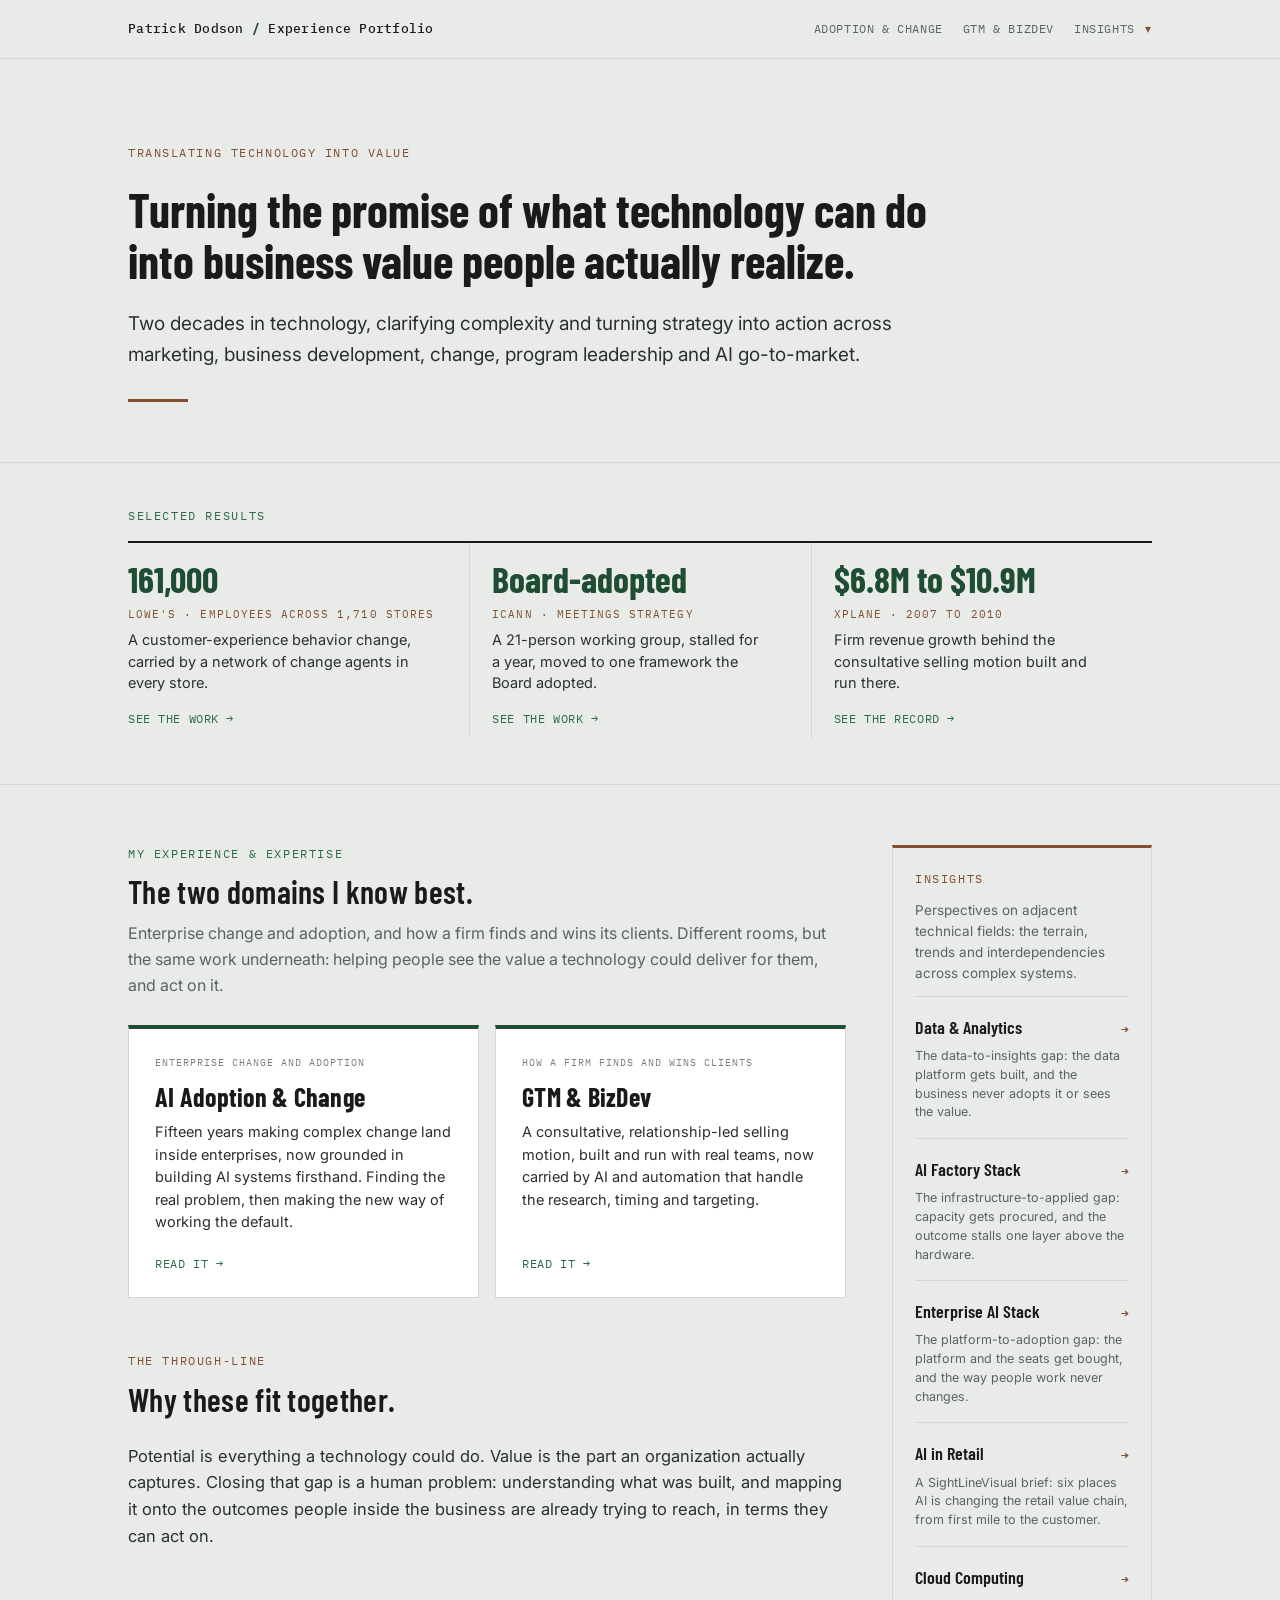
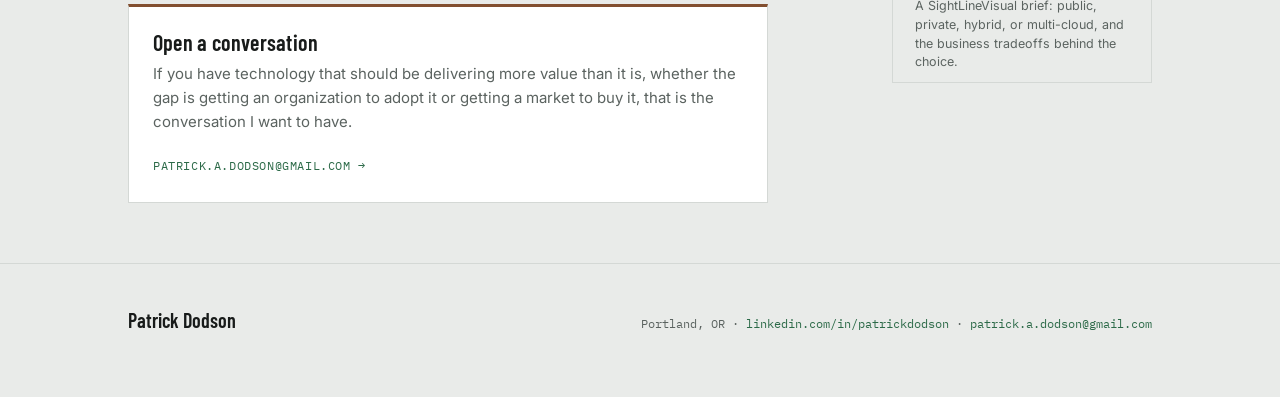
==== commit 68b7d156: "Add SightLineVisual insight pages: AI in Retail and Cloud Computing Two new Insights pages with zoom" ====
--- a/index.html
+++ b/index.html
@@ -259,6 +259,8 @@
  <a href="data-analytics.html">Data &amp; Analytics</a>
  <a href="ai-factory.html">AI Factory</a>
  <a href="enterprise-ai-stack.html">Enterprise AI Stack</a>
+ <a href="ai-retail.html">AI in Retail</a>
+ <a href="cloud-computing.html">Cloud Computing</a>
  </div>
  </details>
  </nav>
@@ -362,6 +364,14 @@
  <span class="nm">Enterprise AI Stack <span class="ar">&rarr;</span></span>
  <span class="ds">The platform-to-adoption gap: the platform and the seats get bought, and the way people work never changes.</span>
  </a>
+ <a class="pf-link" href="ai-retail.html">
+ <span class="nm">AI in Retail <span class="ar">&rarr;</span></span>
+ <span class="ds">A SightLineVisual brief: six places AI is changing the retail value chain, from first mile to the customer.</span>
+ </a>
+ <a class="pf-link" href="cloud-computing.html">
+ <span class="nm">Cloud Computing <span class="ar">&rarr;</span></span>
+ <span class="ds">A SightLineVisual brief: public, private, hybrid, or multi-cloud, and the business tradeoffs behind the choice.</span>
+ </a>
  </div>
  </aside>
 
